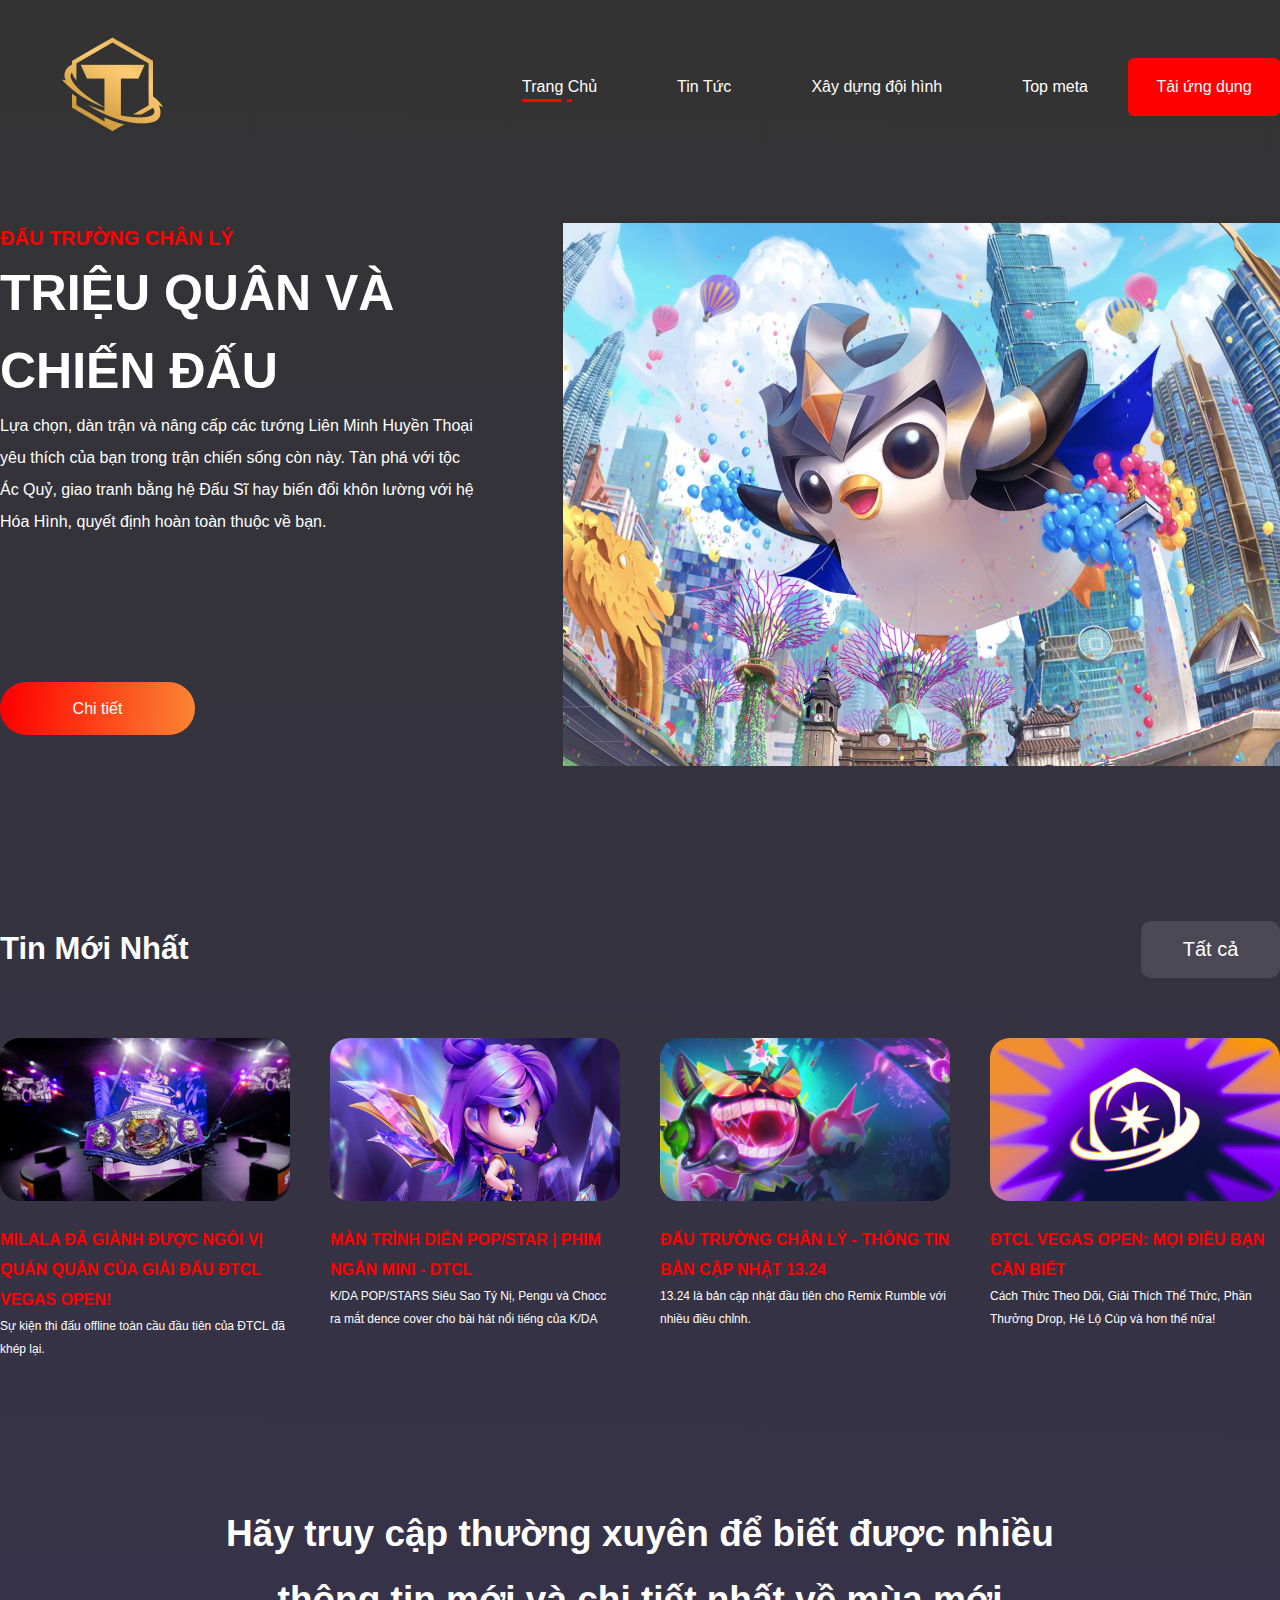
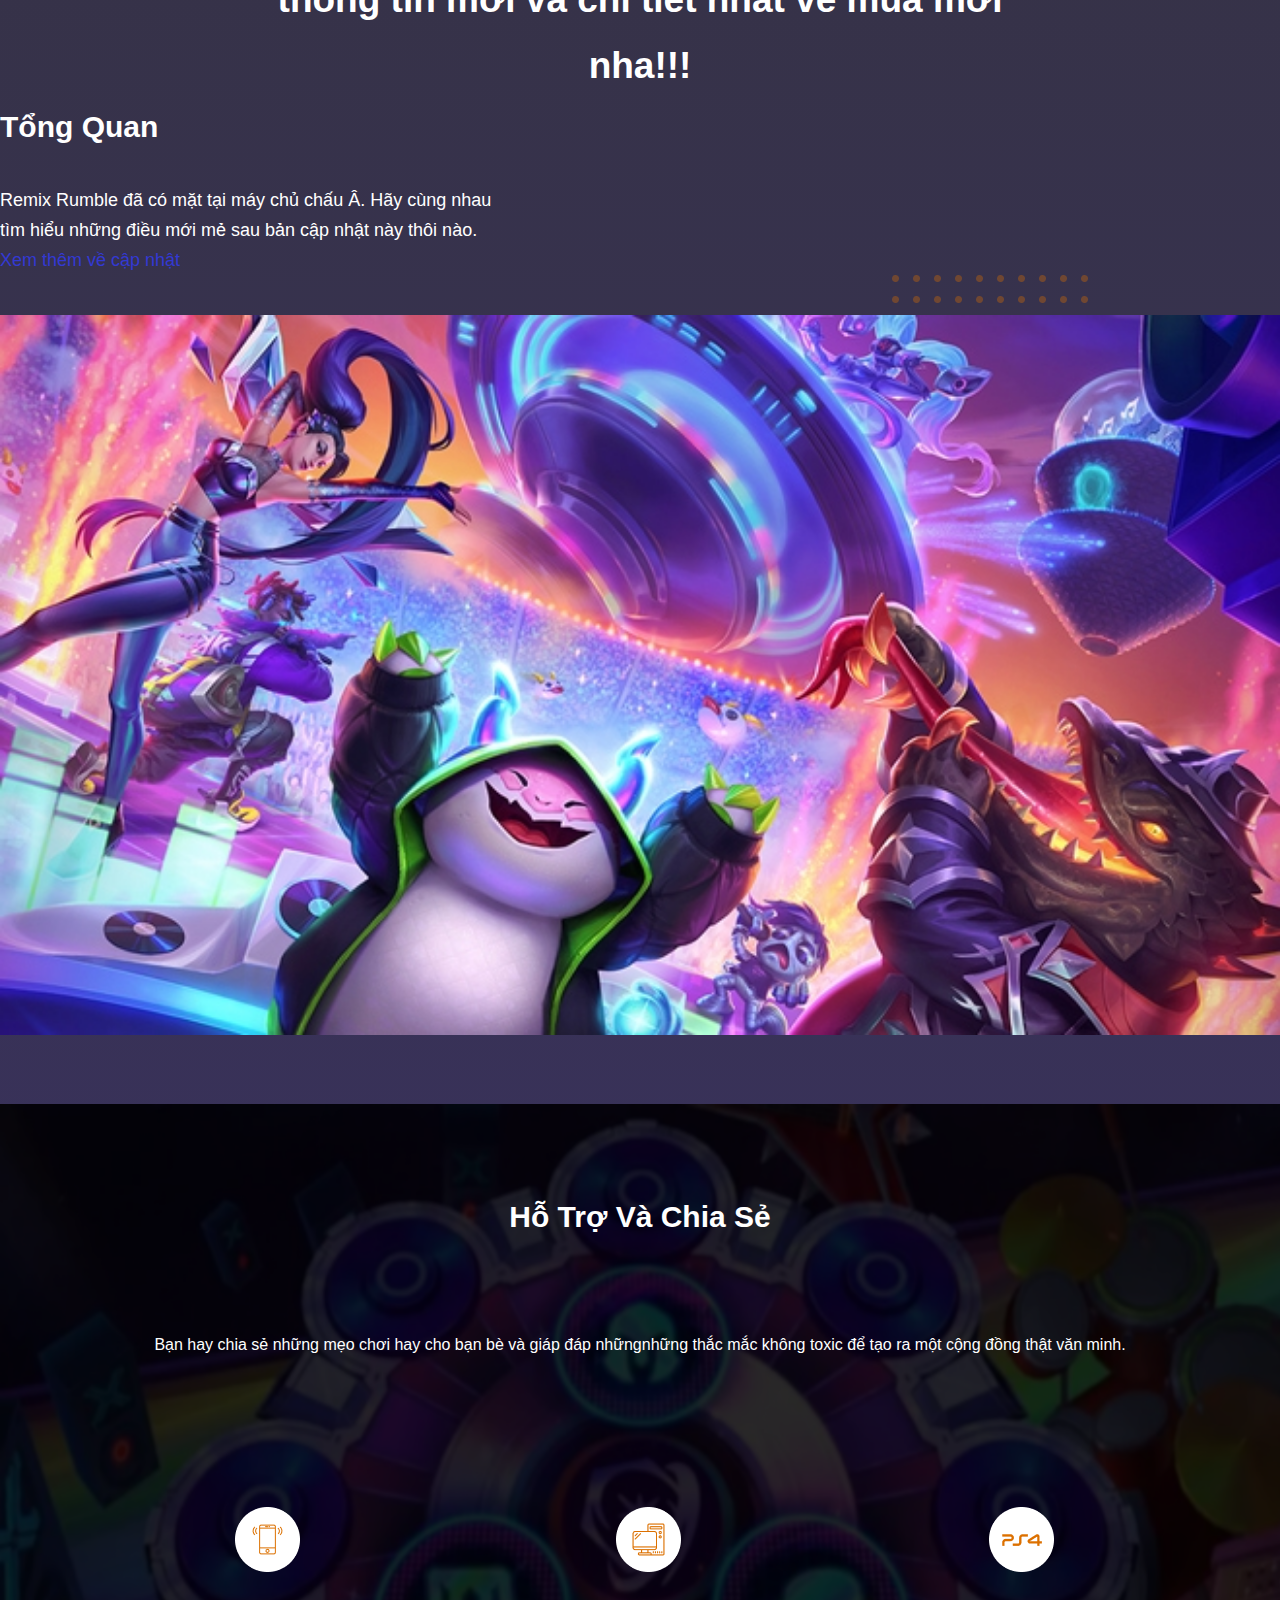
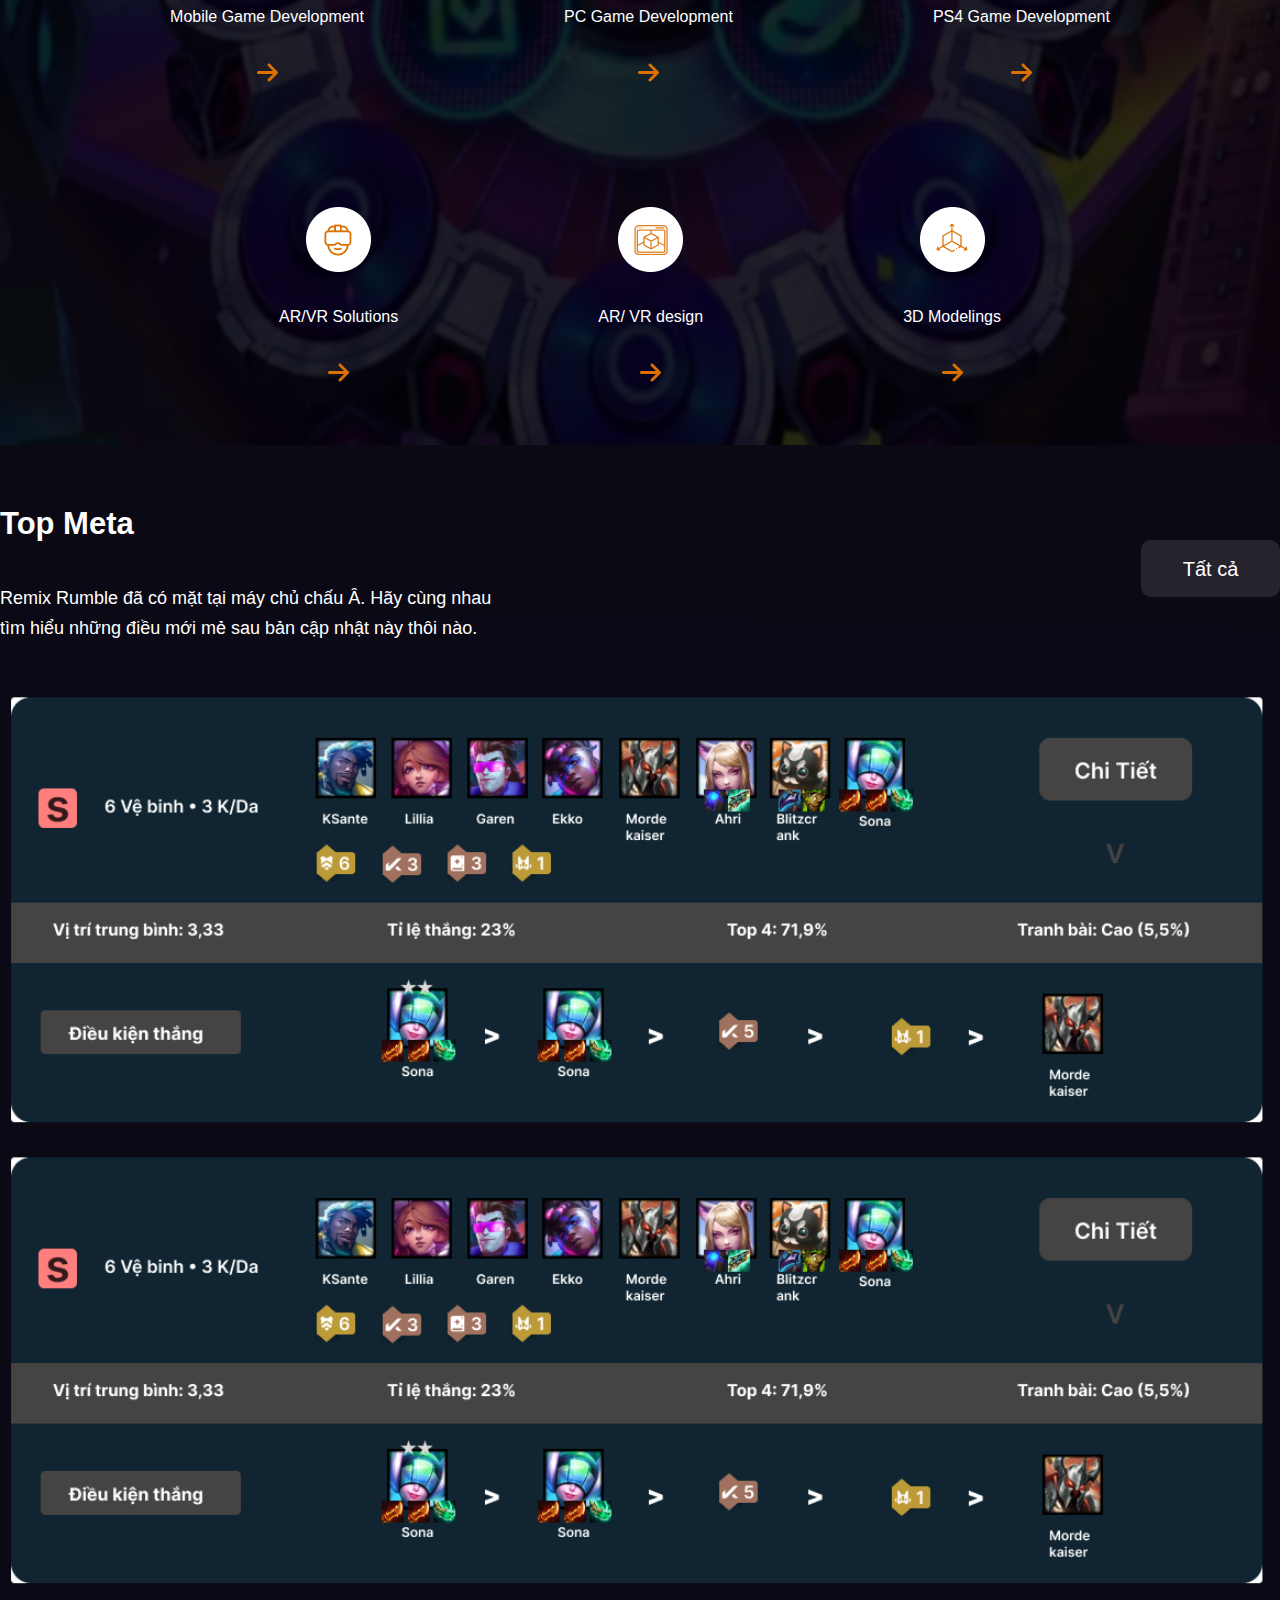
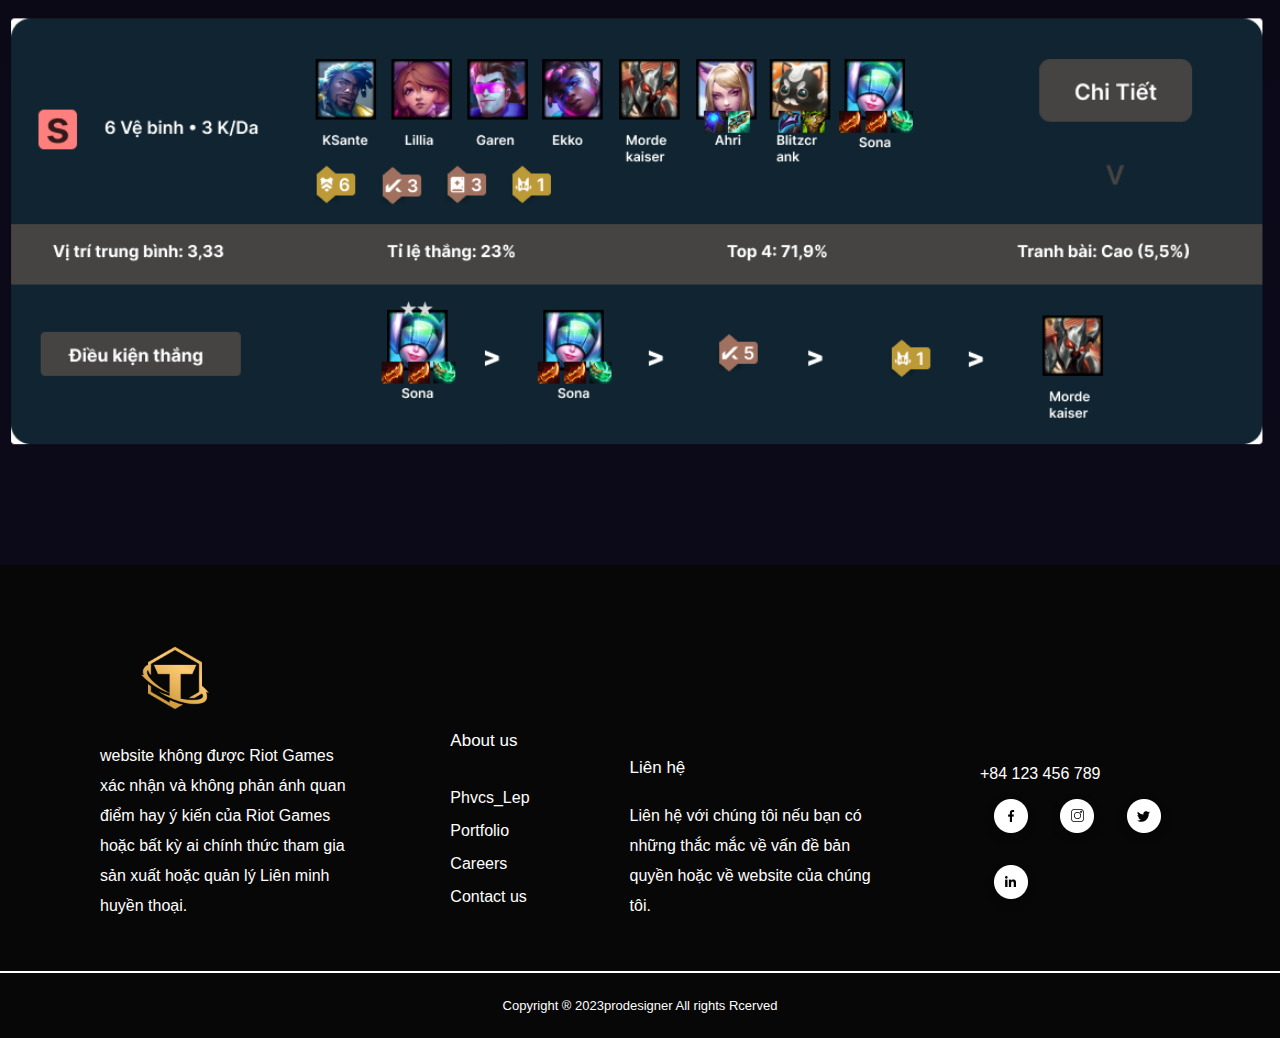
==== index.html @ 856a11a2 "int code and add index page" ====
<!DOCTYPE html>
<html lang="en">
  <head>
    <meta charset="UTF-8" />
    <meta name="viewport" content="width=device-width, initial-scale=1.0" />
    <title>Trang Chủ</title>
    <link rel="stylesheet" href="css/app.css" />
    <link rel="stylesheet" href="css/homePage.css" />
  </head>
  <body>
    <div class="home_page">
      <!-- header -->
      <header class="container">
        <div class="nav">
          <div class="logo">
            <a href="#"><img src="image/logo tft.png" alt="Logo" /></a>
          </div>
          <div class="nav_right">
            <nav>
              <ul>
                <li><a class="active" href="#">Trang Chủ</a></li>
                <li><a href="#">Tin Tức</a></li>
                <li><a href="#">Xây dựng đội hình</a></li>
                <li><a href="#">Top meta</a></li>
              </ul>
            </nav>
            <div class="btn-down">
              <button>Tải ứng dụng</button>
            </div>
          </div>
        </div>
        <div class="slider">
          <div class="slider_left">
            <div class="slider_left_top">
              <h3>ĐẤU TRƯỜNG CHÂN LÝ</h3>
              <h1>TRIỆU QUÂN VÀ CHIẾN ĐẤU</h1>
              <p>
                Lựa chọn, dàn trận và nâng cấp các tướng Liên Minh Huyền Thoại
                yêu thích của bạn trong trận chiến sống còn này. Tàn phá với tộc
                Ác Quỷ, giao tranh bằng hệ Đấu Sĩ hay biến đổi khôn lường với hệ
                Hóa Hình, quyết định hoàn toàn thuộc về bạn.
              </p>
            </div>
            <button>Chi tiết</button>
          </div>
          <div class="slider_right">
            <img src="image/tft slide.png" alt="" />
          </div>
        </div>
      </header>

      <main>
        <div class="lastest_new container">
          <div class="lastest_new_title">
            <h2>Tin Mới Nhất</h2>
            <button>Tất cả</button>
          </div>
          <div class="lastest_new_sliders">
            <div class="laster_new_slider">
              <img src="image/laster-new-1.jpg" alt="laster-new-1" />
              <div class="laster_new_slider-content">
                <h4>
                  MILALA ĐÃ GIÀNH ĐƯỢC NGÔI VỊ QUÁN QUÂN CỦA GIẢI ĐẤU ĐTCL VEGAS
                  OPEN!
                </h4>
                <p>
                  Sự kiện thi đấu offline toàn cầu đầu tiên của ĐTCL đã khép
                  lại.
                </p>
              </div>
            </div>
            <div class="laster_new_slider">
              <img src="image/laster-new-2.jpg" alt="laster-new-2" />
              <div class="laster_new_slider-content">
                <h4>MÀN TRÌNH DIỄN POP/STAR | PHIM NGẮN MINI - DTCL</h4>
                <p>
                  K/DA POP/STARS Siêu Sao Tý Nị, Pengu và Chocc ra mắt dence
                  cover cho bài hát nổi tiếng của K/DA
                </p>
              </div>
            </div>
            <div class="laster_new_slider">
              <img src="image/laster-new-3.jpg" alt="laster-new-3" />
              <div class="laster_new_slider-content">
                <h4>ĐẤU TRƯỜNG CHÂN LÝ - THÔNG TIN BẢN CẬP NHẬT 13.24</h4>
                <p>
                  13.24 là bản cập nhật đầu tiên cho Remix Rumble với nhiều điều
                  chỉnh.
                </p>
              </div>
            </div>
            <div class="laster_new_slider">
              <img src="image/laster-new-4.jpg" alt="laster-new-4" />
              <div class="laster_new_slider-content">
                <h4>ĐTCL VEGAS OPEN: MỌI ĐIỀU BẠN CẦN BIẾT</h4>
                <p>
                  Cách Thức Theo Dõi, Giải Thích Thể Thức, Phần Thưởng Drop, Hé
                  Lộ Cúp và hơn thế nữa!
                </p>
              </div>
            </div>
          </div>
        </div>

        <div class="overview container">
          <h2>
            Hãy truy cập thường xuyên để biết được nhiều thông tin mới và chi
            tiết nhất về mùa mới nha!!!
          </h2>
          <div class="overview_container">
            <div class="overview_content">
              <h4>Tổng Quan</h4>
              <p>
                Remix Rumble đã có mặt tại máy chủ chấu Â. Hãy cùng nhau tìm
                hiểu những điều mới mẻ sau bản cập nhật này thôi nào.
              </p>
              <a href="#"> Xem thêm về cập nhật</a>
            </div>
            <img class="after" src="image/dot.png" alt="" />
            <img class="overview-image" src="image/overview.jpg" alt="" />
          </div>
        </div>

        <div class="supportAndShare">
          <div class="supportAndShare_content container">
            <h2>Hỗ Trợ Và Chia Sẻ</h2>
            <p>
              Bạn hay chia sẻ những mẹo chơi hay cho bạn bè và giáp đáp
              nhữngnhững thắc mắc không toxic để tạo ra một cộng đồng thật văn
              minh.
            </p>
          </div>
          <div class="supportAndShare_device">
            <div class="supportAndShare_device-circle">
              <img src="image/mobile.png" alt="" />
              <p>Mobile Game Development</p>
              <img src="image/arrow.png" alt="" />
            </div>
            <div class="supportAndShare_device-circle">
              <img src="image/pc.png" alt="" />
              <p>PC Game Development</p>
              <img src="image/arrow.png" alt="" />
            </div>
            <div class="supportAndShare_device-circle">
              <img src="image/ps4.png" alt="" />
              <p>PS4 Game Development</p>
              <img src="image/arrow.png" alt="" />
            </div>
            <div class="supportAndShare_device-circle">
              <img src="image/arvr.png" alt="" />
              <p>AR/VR Solutions</p>
              <img src="image/arrow.png" alt="" />
            </div>
            <div class="supportAndShare_device-circle">
              <img src="image/arvrds.png" alt="" />
              <p>AR/ VR design</p>
              <img src="image/arrow.png" alt="" />
            </div>
            <div class="supportAndShare_device-circle">
              <img src="image/3d model.png" alt="" />
              <p>3D Modelings</p>
              <img src="image/arrow.png" alt="" />
            </div>
          </div>
        </div>

        <div class="meta">
          <div class="container meta-container">
            <div class="lastest_new_title">
              <div class="meta_content">
                <h2>Top Meta</h2>
                <p>
                  Remix Rumble đã có mặt tại máy chủ chấu Â. Hãy cùng nhau tìm
                  hiểu những điều mới mẻ sau bản cập nhật này thôi nào.
                </p>
              </div>
              <button>Tất cả</button>
            </div>
            <div class="meta_img">
              <img src="image/meta 1.png" alt="" />
              <img src="image/meta 2.png" alt="" />
              <img src="image/meta 3.png" alt="" />
            </div>
          </div>
        </div>
      </main>

      <footer>
        <div class="footer_container">
          <div class="footer_column">
            <img class="logo" src="image/logo tft.png" alt="" />
            <p>
              website không được Riot Games xác nhận và không phản ánh quan điểm
              hay ý kiến ​​của Riot Games hoặc bất kỳ ai chính thức tham gia sản
              xuất hoặc quản lý Liên minh huyền thoại.
            </p>
          </div>

          <div class="footer_column">
            <h4>About us</h4>
            <ul>
              <li><a>Phvcs_Lep</a></li>
              <li><a>Portfolio</a></li>
              <li><a>Careers</a></li>
              <li><a>Contact us</a></li>
            </ul>
          </div>

          <div class="footer_column">
            <h4>Liên hệ</h4>
            <p>
              Liên hệ với chúng tôi nếu bạn có những thắc mắc về vấn đề bản
              quyền hoặc về website của chúng tôi.
            </p>
          </div>

          <div class="footer_column">
            <p>+84 123 456 789</p>
            <div class="social">
              <img src="image/face.png" alt="" />
              <img src="image/insta.png" alt="" />
              <img src="image/twit.png" alt="" />
              <img src="image/lin.png" alt="" />
            </div>
          </div>
        </div>
        <div class="copy_right">
          <span>Copyright ® 2023prodesigner All rights Rcerved</span>
        </div>
      </footer>
    </div>
  </body>
</html>
---- css/app.css ----
* {
  margin: 0;
  padding: 0;
  box-sizing: border-box;
  font-family: "Poppins", sans-serif;
}
body {
  width: 100%;
  height: 100%;
  /* For browsers that do not support gradients */
  background: -webkit-linear-gradient(
    180.96deg,
    rgba(0, 0, 0, 0.8) 0.82%,
    #422f9c 129.1%
  );
  /* For Safari 5.1 to 6.0 */
  background: -o-linear-gradient(
    180.96deg,
    rgba(0, 0, 0, 0.8) 0.82%,
    #422f9c 129.1%
  );
  /* For Opera 11.1 to 12.0 */
  background: -moz-linear-gradient(
    180.96deg,
    rgba(0, 0, 0, 0.8) 0.82%,
    #422f9c 129.1%
  );
  /* For Firefox 3.6 to 15 */
  background: linear-gradient(
    180.96deg,
    rgba(0, 0, 0, 0.8) 0.82%,
    #422f9c 129.1%
  );
  /* Standard syntax (must be last) */
  margin: auto;
  color: rgba(255, 255, 255, 1);
}

.container {
  max-width: 1293px;
  width: 100%;
  height: 100%;
  margin: 0 auto;
}
.nav {
  padding: 20px 0;
  display: flex;
  justify-content: space-between;
  align-items: center;
  /* background-color: #333; */
}

.logo img {
  max-width: 100%;
  height: auto;
}

.nav_right {
  display: flex;
  justify-content: space-around;
  align-items: center;
}

nav {
  flex-basis: 600px;
}

nav ul {
  display: flex;
  justify-content: space-between;
  list-style: none;
}

nav a {
  color: #fff;
  text-decoration: none;
  font-size: 16px;
  font-weight: 400;
  line-height: 24px;
  margin: 0 40px;
  text-wrap: nowrap;
  position: relative;
}
nav a.active::after {
  content: "";
  position: absolute;
  width: 40px;
  height: 3px;
  background-color: red;
  bottom: -7px;
  left: 0;
  border-radius: 1px;
}
nav a.active::before {
  content: "";
  position: absolute;
  width: 5px;
  height: 3px;
  background-color: red;
  bottom: -7px;
  left: 45px;
  border-radius: 1px;
}

.btn-down button {
  width: 152px;
  height: 58px;
  border: none;
  outline: none;
  border-radius: 6px;
  background-color: rgba(255, 0, 0, 1);
  color: #fff;
  cursor: pointer;
  font-size: 16px;
  font-weight: 400;
  line-height: 24px;
}

ul li {
  list-style: none;
}
button {
  outline: none;
  border: none;
}
main {
  display: flex;
  flex-direction: column;
  align-items: center;
  justify-content: center;
}

footer {
  background: rgba(7, 7, 7, 1);
}
footer p {
  font-size: 16px;
  font-weight: 400;
  line-height: 30px;
  letter-spacing: 0em;
  text-align: left;
  max-width: 327px;
}
footer h4 {
  font-size: 17px;
  font-weight: 500;
  line-height: 26px;
  letter-spacing: 0em;
  text-align: left;
  margin: 20px 0;
}
.footer_container {
  display: flex;
  justify-content: space-around;
  align-items: flex-end;
  gap: 100px;
  padding: 50px 100px;
}
footer ul li {
  margin: 15px 0;
}
footer .logo {
  width: 150px;
  margin: 20px 0;
}
footer ul li a {
  text-decoration: none;
}
footer .footer_column {
  display: flex;
  flex-direction: column;
  align-items: flex-start;
  justify-content: flex-start;
}
footer .copy_right {
  padding: 20px 0;
  text-align: center;
  border-top: 2px solid #fff;
}
footer .copy_right span {
  font-size: 13px;
  font-weight: 400;
  line-height: 25px;
  letter-spacing: 0em;
  text-align: left;
}
---- css/homePage.css ----
.nav {
  padding: 20px 0;
  display: flex;
  justify-content: space-between;
  align-items: center;
  /* background-color: #333; */
}

.logo img {
  max-width: 100%;
  height: auto;
}

.nav_right {
  display: flex;
  justify-content: space-around;
  align-items: center;
}

nav {
  flex-basis: 600px;
}

nav ul {
  display: flex;
  justify-content: space-between;
  list-style: none;
}

nav a {
  color: #fff;
  text-decoration: none;
  font-size: 16px;
  font-weight: 400;
  line-height: 24px;
  margin: 0 40px;
  text-wrap: nowrap;
  position: relative;
}
nav a.active::after {
  content: "";
  position: absolute;
  width: 40px;
  height: 3px;
  background-color: red;
  bottom: -7px;
  left: 0;
  border-radius: 1px;
}
nav a.active::before {
  content: "";
  position: absolute;
  width: 5px;
  height: 3px;
  background-color: red;
  bottom: -7px;
  left: 45px;
  border-radius: 1px;
}

.btn-down button {
  width: 152px;
  height: 58px;
  border: none;
  outline: none;
  border-radius: 6px;
  background-color: rgba(255, 0, 0, 1);
  color: #fff;
  cursor: pointer;
  font-size: 16px;
  font-weight: 400;
  line-height: 24px;
}

.slider {
  display: flex;
  justify-content: space-between;
  align-items: flex-start;
  padding: 50px 0;
}
.slider_left {
  width: 479.63px;
  height: 512px;
  display: flex;
  flex-direction: column;
  align-items: flex-start;
  justify-content: space-between;
}
.slider .slider_left_top h3 {
  font-size: 20px;
  font-weight: 700;
  line-height: 31px;
  letter-spacing: 0em;
  text-align: left;
  color: rgba(255, 0, 0, 1);
}
.slider .slider_left_top h1 {
  font-size: 50px;
  line-height: 78px;
  letter-spacing: 0em;
  text-align: left;
  color: rgba(255, 255, 255, 1);
}
.slider .slider_left_top p {
  font-size: 16px;
  font-weight: 500;
  line-height: 32px;
  letter-spacing: 0em;
  color: rgba(255, 255, 255, 1);
}
.slider .slider_left button {
  width: 195px;
  height: 53px;
  border-radius: 40px;
  background: linear-gradient(92.48deg, #ff0000 2.08%, #fb9e3c 117.25%);
  font-size: 16px;
  font-weight: 500;
  line-height: 24px;
  letter-spacing: 0em;
  text-align: center;
  color: rgba(255, 255, 255, 1);
}
.slider .slider_right img {
  width: 717px;
  height: 543px;
}
main {
  padding-top: 100px;
}

.lastest_new_title {
  display: flex;
  justify-content: space-between;
  align-items: center;
}
.lastest_new_title h2 {
  font-size: 31px;
  font-weight: 700;
  line-height: 58px;
  letter-spacing: 0em;
  text-align: left;
  color: rgba(255, 255, 255, 1);
  font-family: "Rubik", sans-serif;
}
.lastest_new_title button {
  width: 139px;
  height: 57px;
  border-radius: 10px;
  font-size: 20px;
  font-weight: 500;
  line-height: 38px;
  letter-spacing: 0em;
  text-align: center;
  color: rgba(255, 255, 255, 1);
  cursor: pointer;
  background: rgba(255, 255, 255, 0.11);
  font-family: "Rubik", sans-serif;
}
.lastest_new .lastest_new_sliders {
  margin-top: 60px;
  display: flex;
  align-items: baseline;
  justify-content: space-between;
  gap: 40px;
}
.lastest_new_sliders .laster_new_slider {
  width: 100%;
  height: 100%;
  position: relative;
  cursor: pointer;
}
.lastest_new_sliders .laster_new_slider .laster_new_slider-content {
  margin-top: 20px;
}
.lastest_new_sliders .laster_new_slider img {
  width: 100%;
  height: 100%;
  object-fit: cover;
  border-radius: 20px;
}
.lastest_new_sliders .laster_new_slider h4 {
  font-size: 16px;
  font-weight: 700;
  line-height: 30px;
  letter-spacing: 0em;
  text-align: left;
  font-family: "Rubik", sans-serif;
  color: rgba(255, 0, 0, 1);
}

.lastest_new_sliders .laster_new_slider p {
  font-family: "Rubik", sans-serif;
  font-size: 12px;
  font-weight: 500;
  line-height: 23px;
  letter-spacing: 0em;
  text-align: left;
  color: rgba(255, 255, 255, 1);
}

.overview {
  margin-top: 140px;
  position: relative;
}
.overview h2 {
  width: 828px;
  margin: 0 auto;
  font-size: 37px;
  font-weight: 600;
  line-height: 66px;
  letter-spacing: 0em;
  text-align: center;
  color: rgba(255, 255, 255, 1);
}

.overview_content h4 {
  font-size: 30px;
  font-weight: 600;
  line-height: 56px;
  letter-spacing: 0em;
  text-align: left;
}

.overview_content p,
.meta_content p,
.overview_content a {
  font-size: 18px;
  width: 508.6px;
  font-weight: 400;
  line-height: 30px;
  letter-spacing: 0em;
  text-align: left;
  margin-top: 30px;
}
.overview_content a {
  color: #3339d2;
  text-decoration: none;
}
.overview_container img.after {
  position: absolute;
  right: 15%;
  z-index: -1;
}

.overview_container img.overview-image {
  width: 100%;
  height: 100%;
  margin-top: 40px;
}
.supportAndShare {
  margin-top: 65px;
  background-image: url("../image/support.png");
  background-size: 100% 100%;
  background-position: center center;
  max-width: 1920px;
  max-height: 1080px;
  width: 100%;
  width: 100%;
  display: block;
}
.supportAndShare_content h2 {
  font-size: 30px;
  font-weight: 700;
  line-height: 56px;
  letter-spacing: 0em;
  text-align: center;
  padding: 85px 0;
}
.supportAndShare_content p {
  font-size: 16px;
  font-weight: 400;
  line-height: 30px;
  letter-spacing: 0em;
  text-align: center;
  padding-bottom: 85px;
}

.supportAndShare_device {
  max-width: 1293px;
  width: 100%;
  height: 100%;
  margin: 0 auto;
  display: flex;
  justify-content: center;
  align-items: center;
  flex-wrap: wrap;
}
.supportAndShare_device-circle {
  display: flex;
  flex-direction: column;
  align-items: center;
  justify-content: center;
  margin: 62px 100px;
}
.supportAndShare_device-circle p {
  font-size: 16px;
  font-weight: 500;
  line-height: 30px;
  letter-spacing: 0em;
  text-align: center;
  margin: 30px 0;
}

.meta {
  width: 100%;
  height: 100%;
  background: rgba(0, 0, 0, 0.8);
  padding-bottom: 100px;
}
.meta-container {
  margin-top: 50px;
}
.meta_img {
  margin-top: 40px;
  display: flex;
  flex-direction: column;
  justify-content: center;
  align-items: center;
  width: 100%;
  height: 100%;
}
.meta_img img {
  width: 100%;
  height: 100%;
}
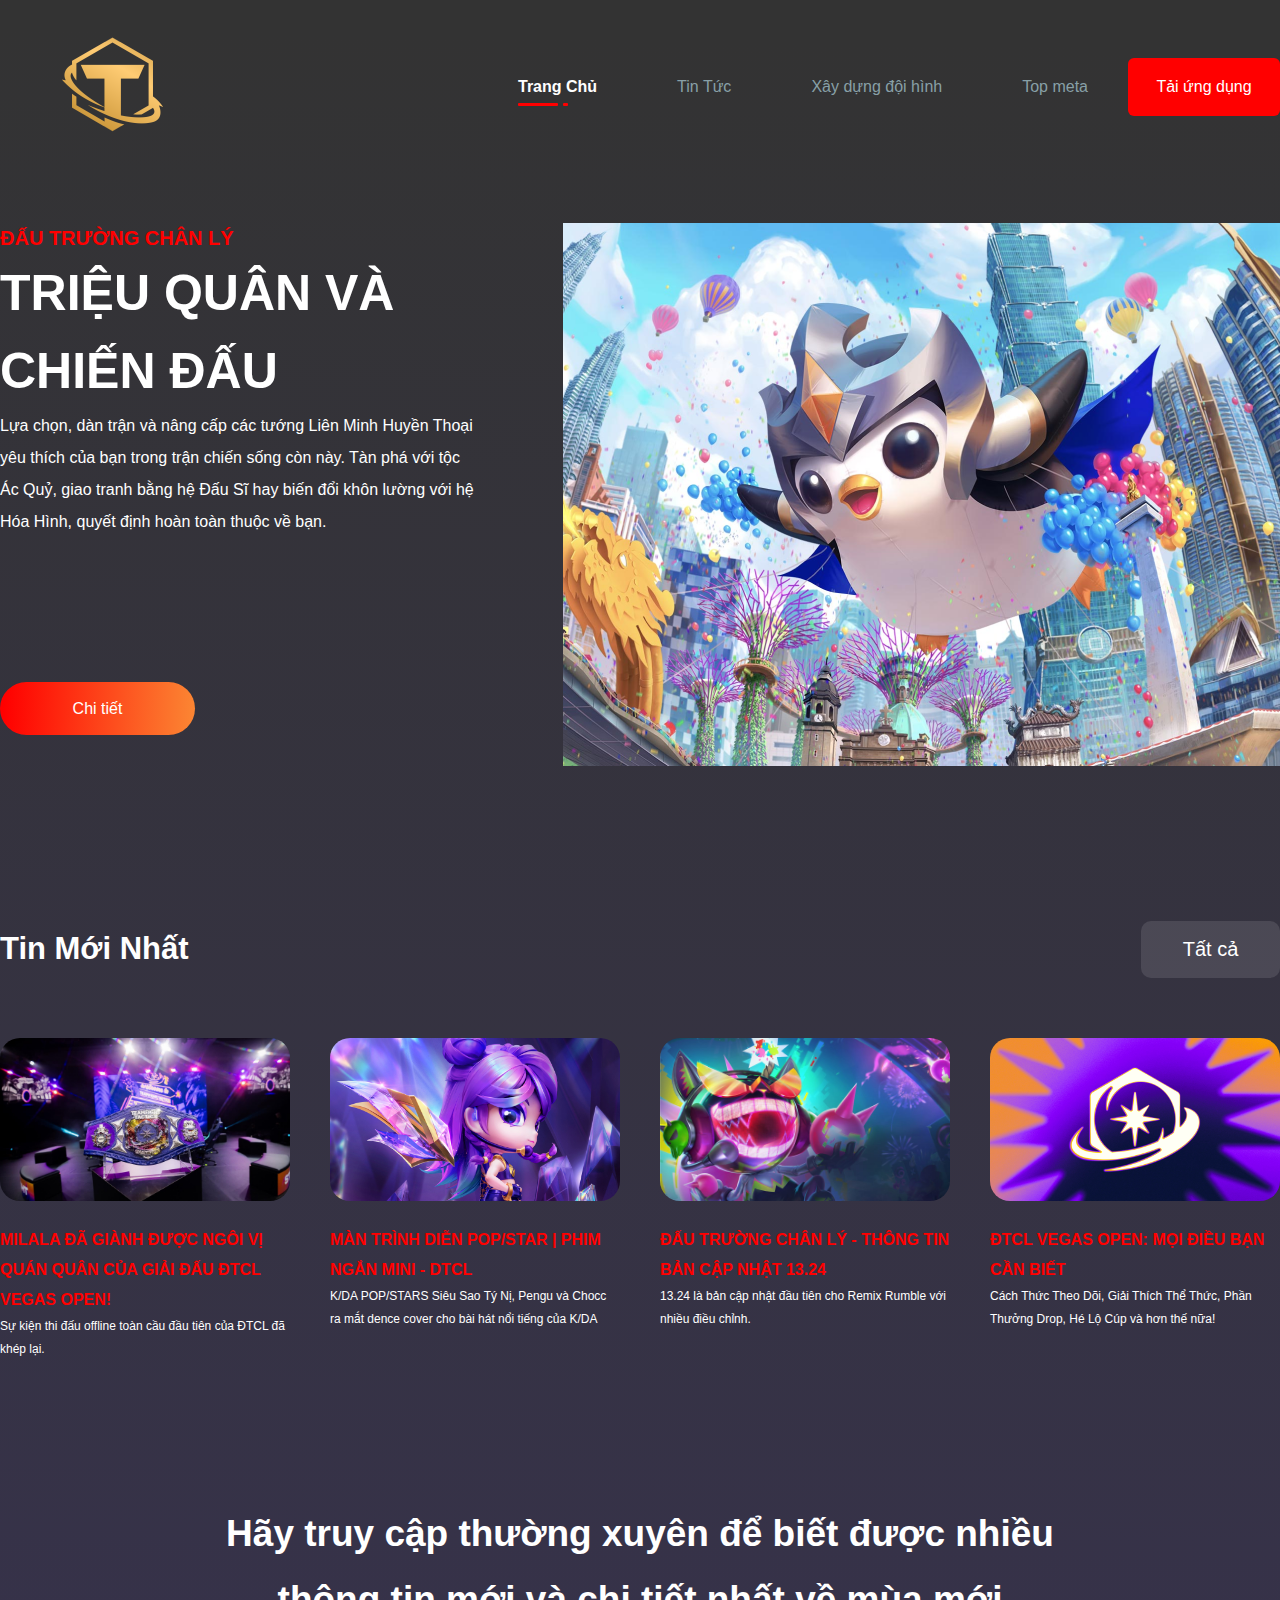
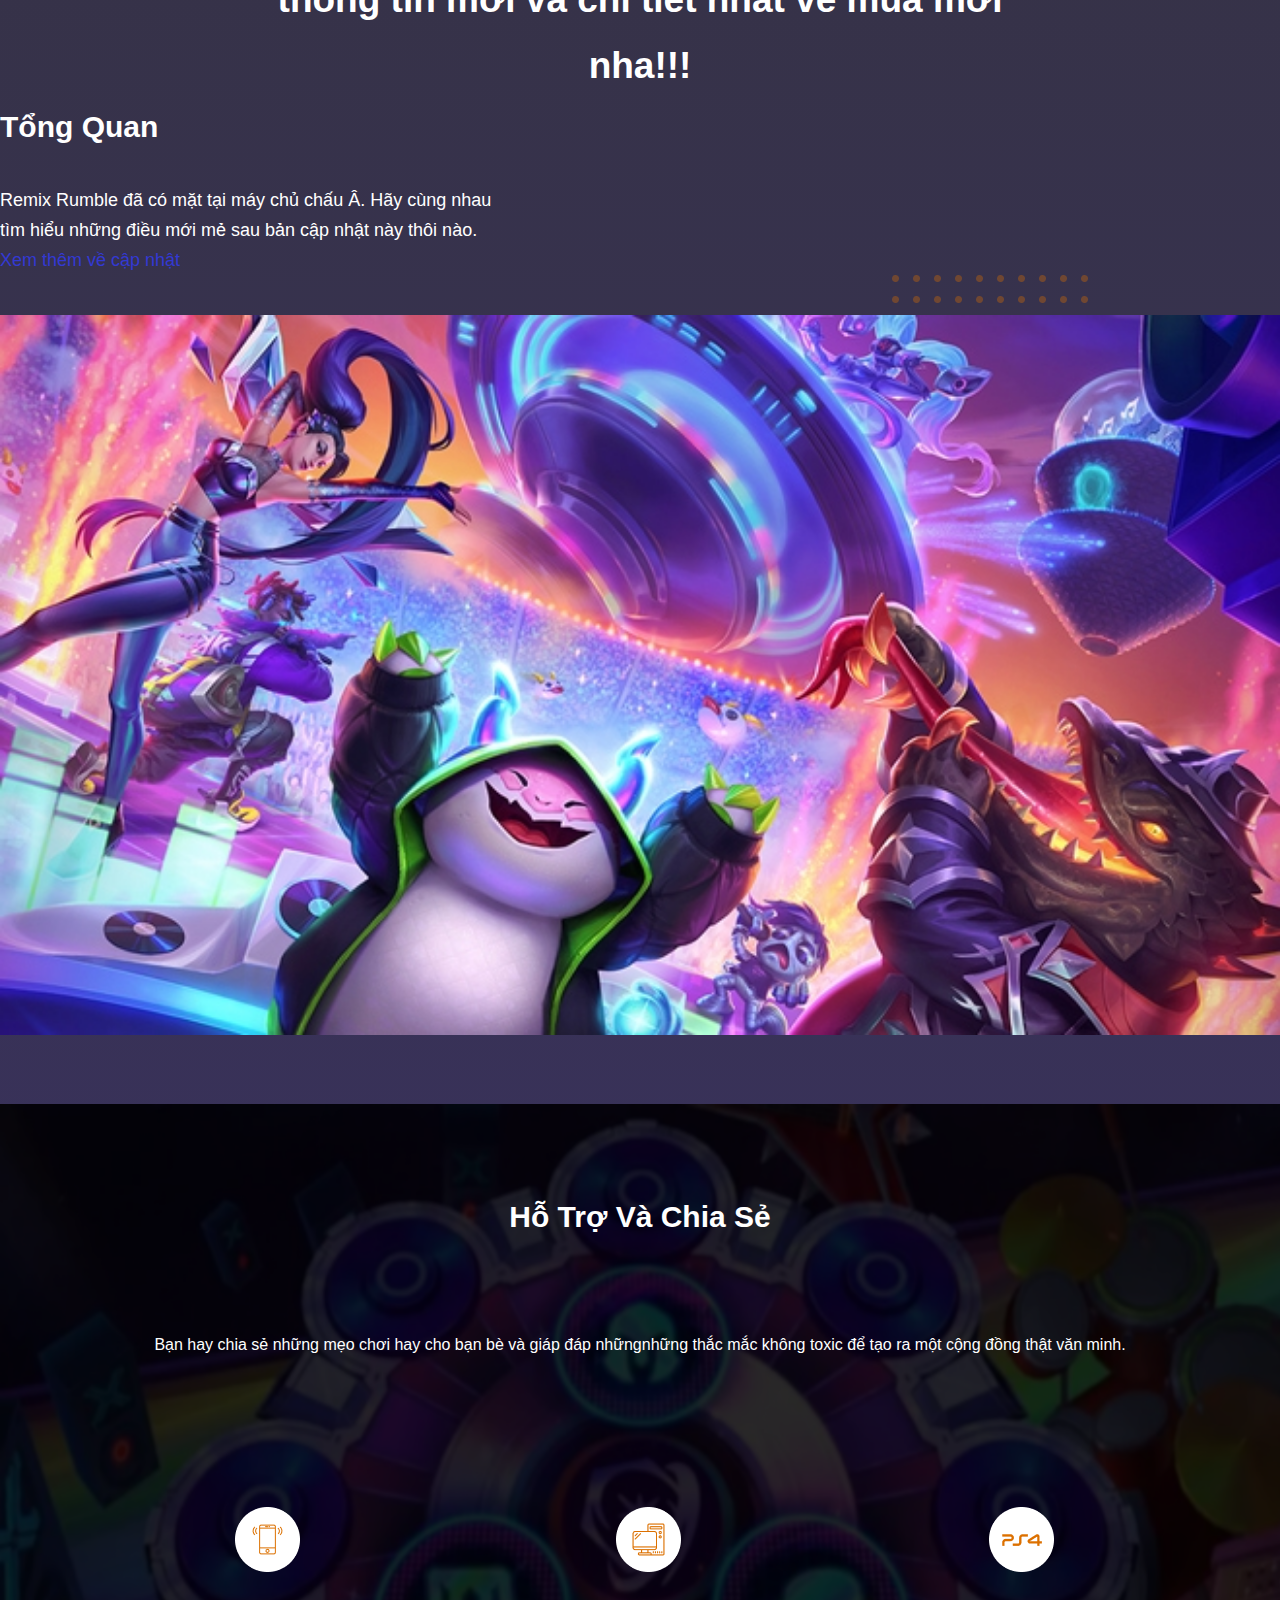
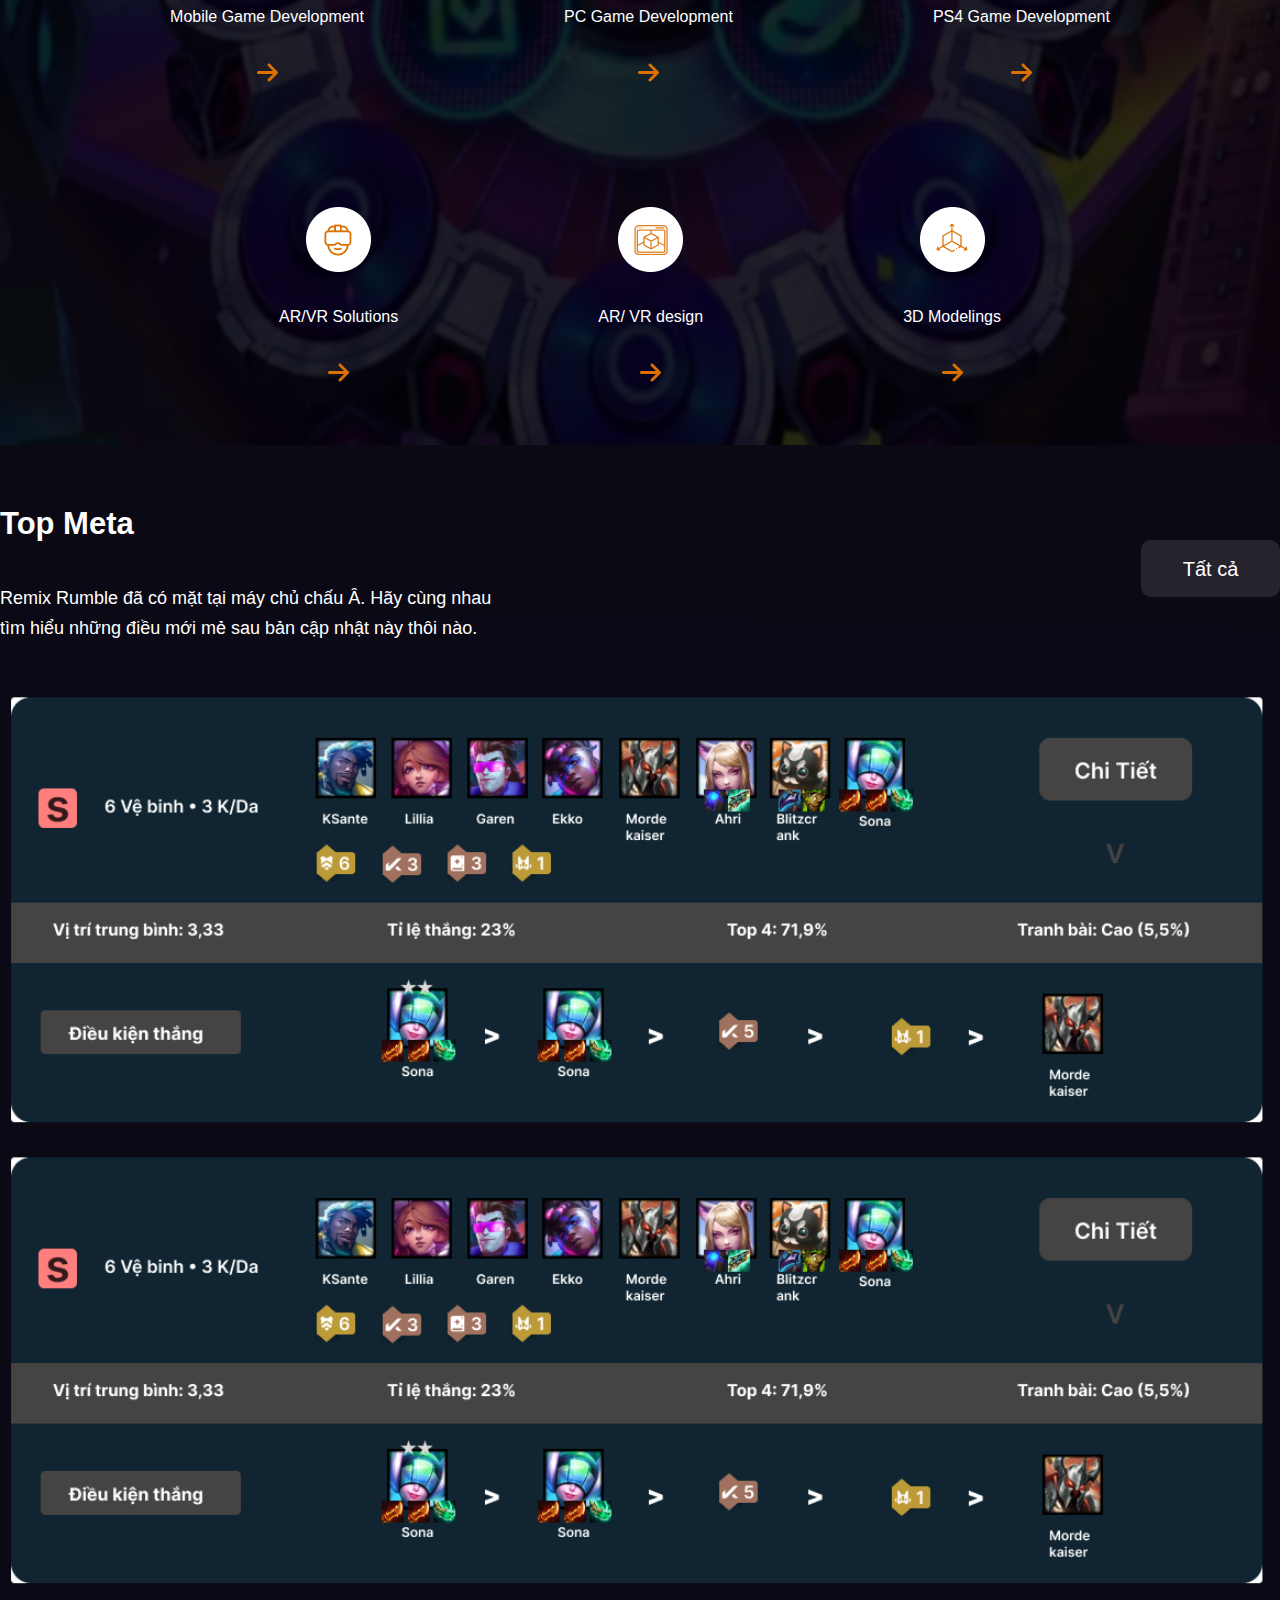
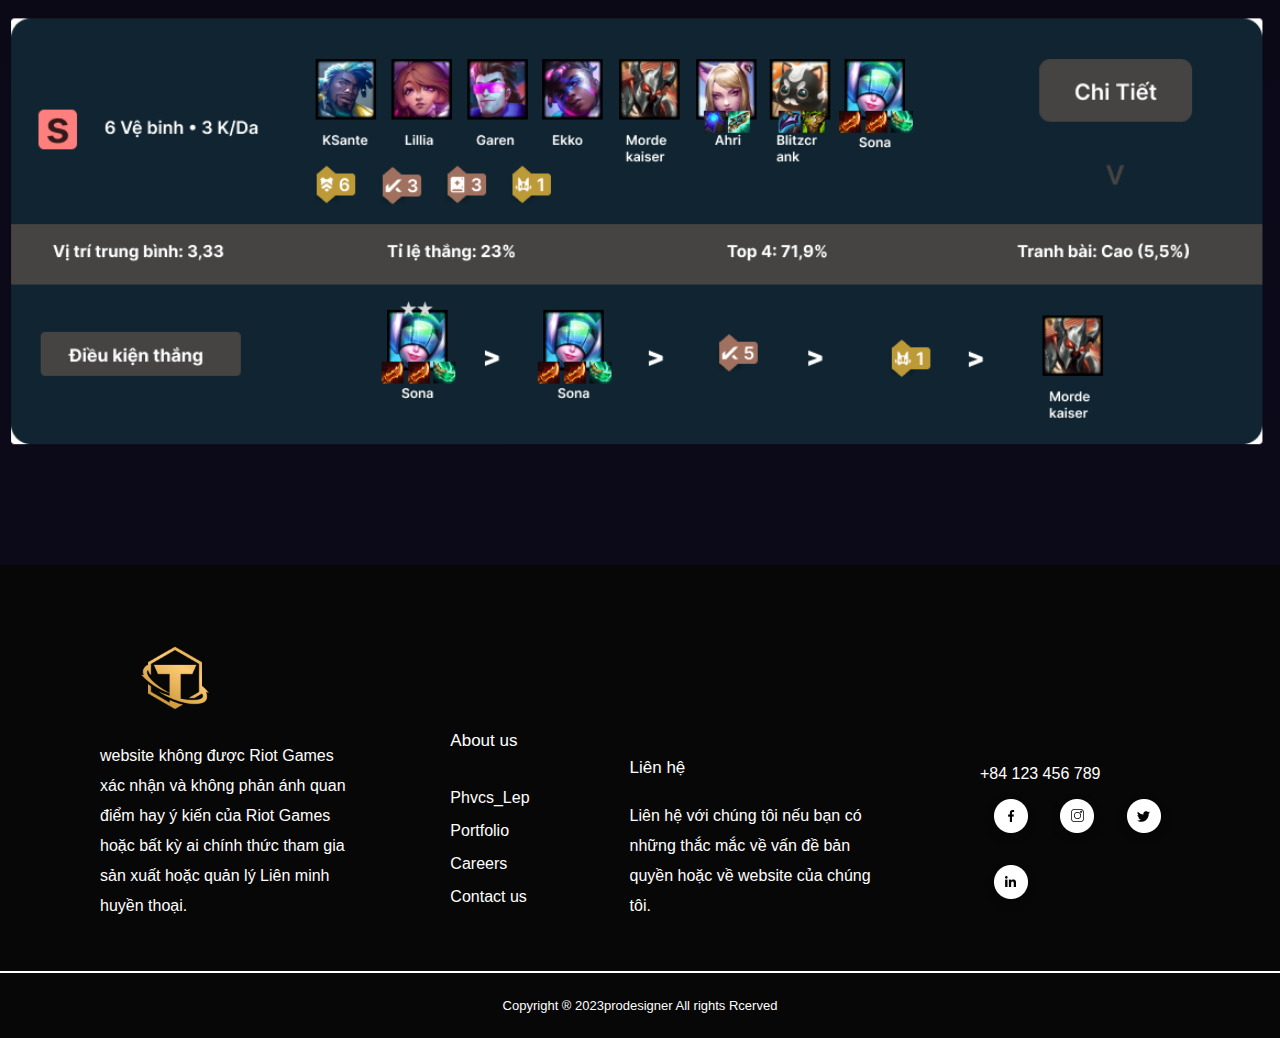
==== commit 7f2e10d1: "add page news" ====
--- a/index.html
+++ b/index.html
@@ -4,6 +4,7 @@
     <meta charset="UTF-8" />
     <meta name="viewport" content="width=device-width, initial-scale=1.0" />
     <title>Trang Chủ</title>
+    <link rel="icon" href="image/logo 2.png" />
     <link rel="stylesheet" href="css/app.css" />
     <link rel="stylesheet" href="css/homePage.css" />
   </head>
@@ -19,7 +20,7 @@
             <nav>
               <ul>
                 <li><a class="active" href="#">Trang Chủ</a></li>
-                <li><a href="#">Tin Tức</a></li>
+                <li><a href="news.html">Tin Tức</a></li>
                 <li><a href="#">Xây dựng đội hình</a></li>
                 <li><a href="#">Top meta</a></li>
               </ul>
--- a/css/app.css
+++ b/css/app.css
@@ -72,7 +72,8 @@
 }
 
 nav a {
-  color: #fff;
+  display: block;
+  color: #88a0a7;
   text-decoration: none;
   font-size: 16px;
   font-weight: 400;
@@ -80,6 +81,15 @@
   margin: 0 40px;
   text-wrap: nowrap;
   position: relative;
+  transition: color 0.3s ease-in-out;
+}
+nav a:hover {
+  color: #fff;
+  font-weight: 700;
+}
+nav a.active {
+  color: #fff;
+  font-weight: 700;
 }
 nav a.active::after {
   content: "";
@@ -114,6 +124,11 @@
   font-size: 16px;
   font-weight: 400;
   line-height: 24px;
+  transition: box-shadow 0.3s ease-in-out;
+}
+
+.btn-down button:hover {
+  box-shadow: 0px 10px 20px rgba(182, 71, 51, 0.8);
 }
 
 ul li {
@@ -155,6 +170,8 @@
   align-items: flex-end;
   gap: 100px;
   padding: 50px 100px;
+  max-width: 1540px;
+  margin: 0 auto;
 }
 footer ul li {
   margin: 15px 0;
@@ -184,3 +201,8 @@
   letter-spacing: 0em;
   text-align: left;
 }
+footer .social img {
+  cursor: pointer;
+  transition: box-shadow 0.3s ease-in-out;
+  border-radius: 50%;
+}
--- a/css/homePage.css
+++ b/css/homePage.css
@@ -1,77 +1,3 @@
-.nav {
-  padding: 20px 0;
-  display: flex;
-  justify-content: space-between;
-  align-items: center;
-  /* background-color: #333; */
-}
-
-.logo img {
-  max-width: 100%;
-  height: auto;
-}
-
-.nav_right {
-  display: flex;
-  justify-content: space-around;
-  align-items: center;
-}
-
-nav {
-  flex-basis: 600px;
-}
-
-nav ul {
-  display: flex;
-  justify-content: space-between;
-  list-style: none;
-}
-
-nav a {
-  color: #fff;
-  text-decoration: none;
-  font-size: 16px;
-  font-weight: 400;
-  line-height: 24px;
-  margin: 0 40px;
-  text-wrap: nowrap;
-  position: relative;
-}
-nav a.active::after {
-  content: "";
-  position: absolute;
-  width: 40px;
-  height: 3px;
-  background-color: red;
-  bottom: -7px;
-  left: 0;
-  border-radius: 1px;
-}
-nav a.active::before {
-  content: "";
-  position: absolute;
-  width: 5px;
-  height: 3px;
-  background-color: red;
-  bottom: -7px;
-  left: 45px;
-  border-radius: 1px;
-}
-
-.btn-down button {
-  width: 152px;
-  height: 58px;
-  border: none;
-  outline: none;
-  border-radius: 6px;
-  background-color: rgba(255, 0, 0, 1);
-  color: #fff;
-  cursor: pointer;
-  font-size: 16px;
-  font-weight: 400;
-  line-height: 24px;
-}
-
 .slider {
   display: flex;
   justify-content: space-between;
@@ -119,6 +45,12 @@
   letter-spacing: 0em;
   text-align: center;
   color: rgba(255, 255, 255, 1);
+  transition: box-shadow 0.3s ease-in-out;
+  cursor: pointer;
+}
+
+.slider .slider_left button:hover {
+  box-shadow: 10px 5px 20px rgba(175, 150, 7, 0.8);
 }
 .slider .slider_right img {
   width: 717px;
@@ -155,6 +87,11 @@
   cursor: pointer;
   background: rgba(255, 255, 255, 0.11);
   font-family: "Rubik", sans-serif;
+  transition: box-shadow 0.3s ease-in-out;
+}
+
+.lastest_new_title button:hover {
+  box-shadow: 0px 0px 20px rgba(219, 184, 177, 0.8);
 }
 .lastest_new .lastest_new_sliders {
   margin-top: 60px;
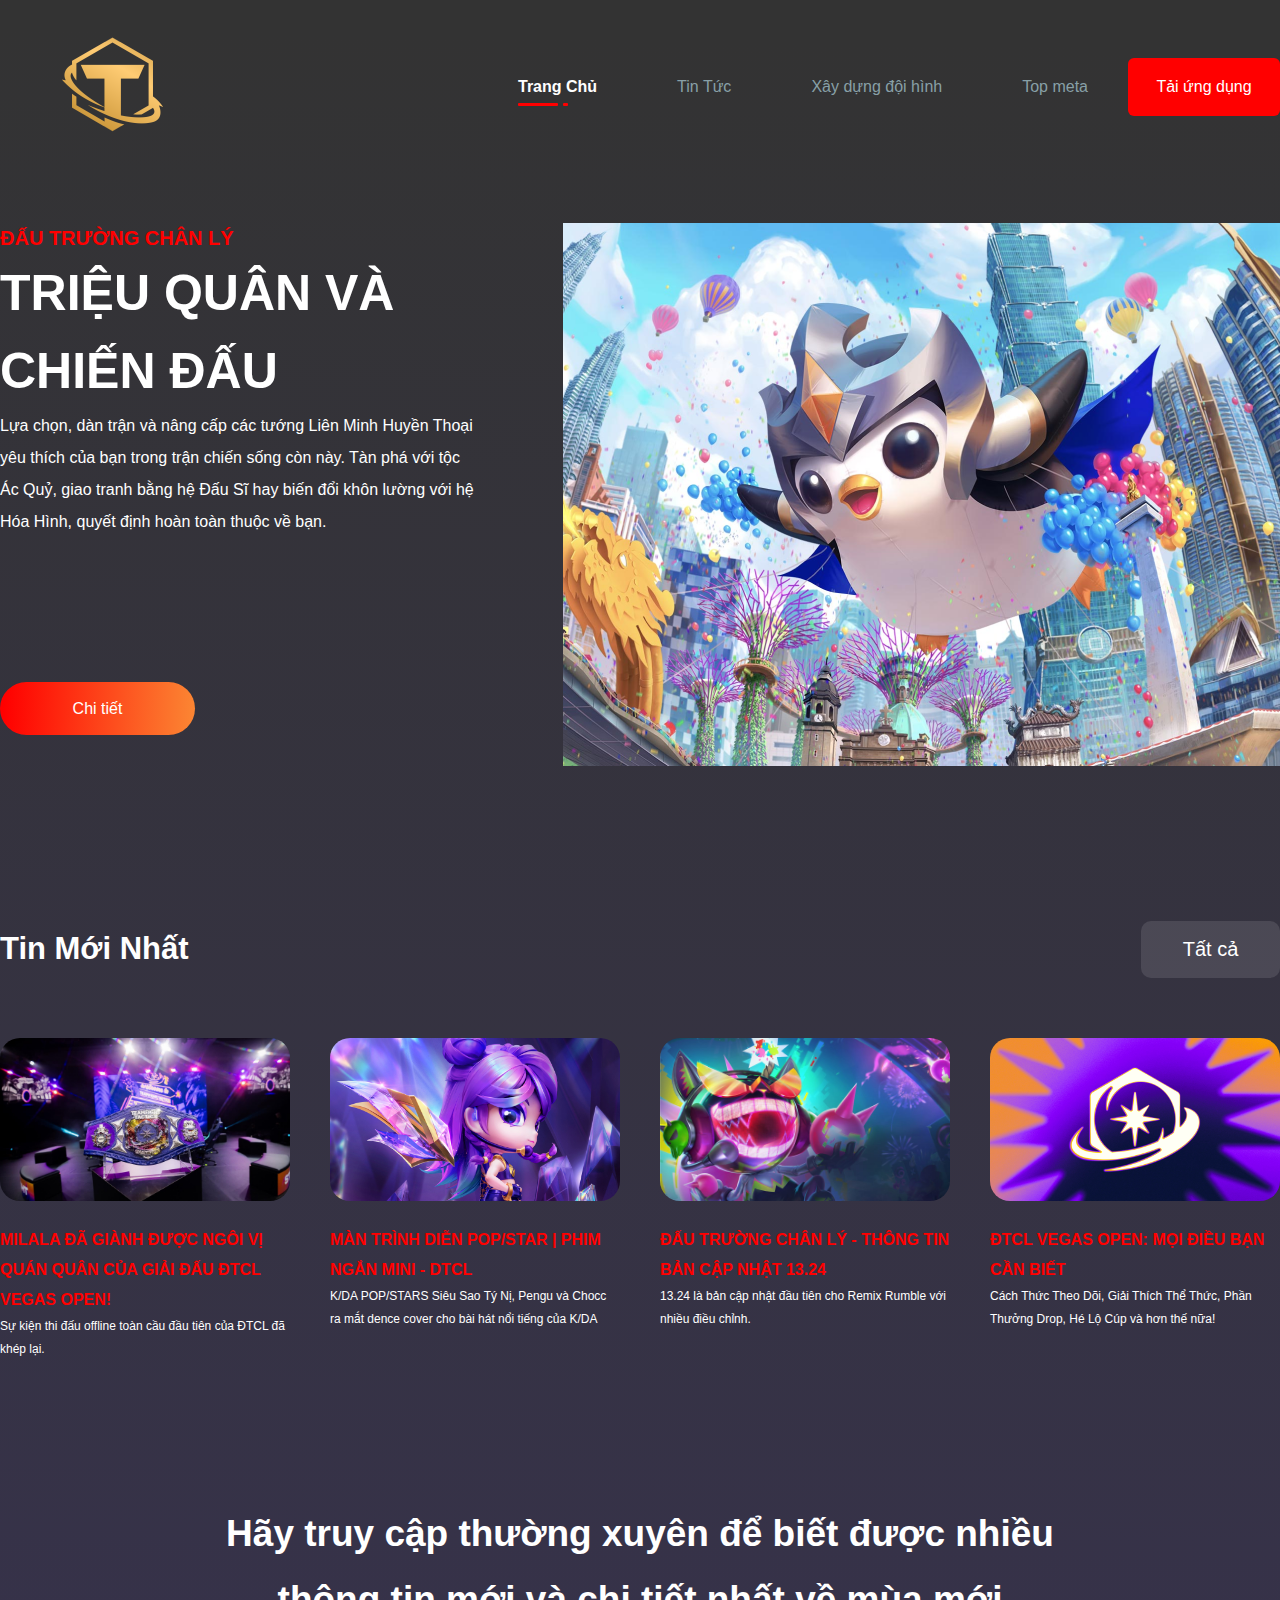
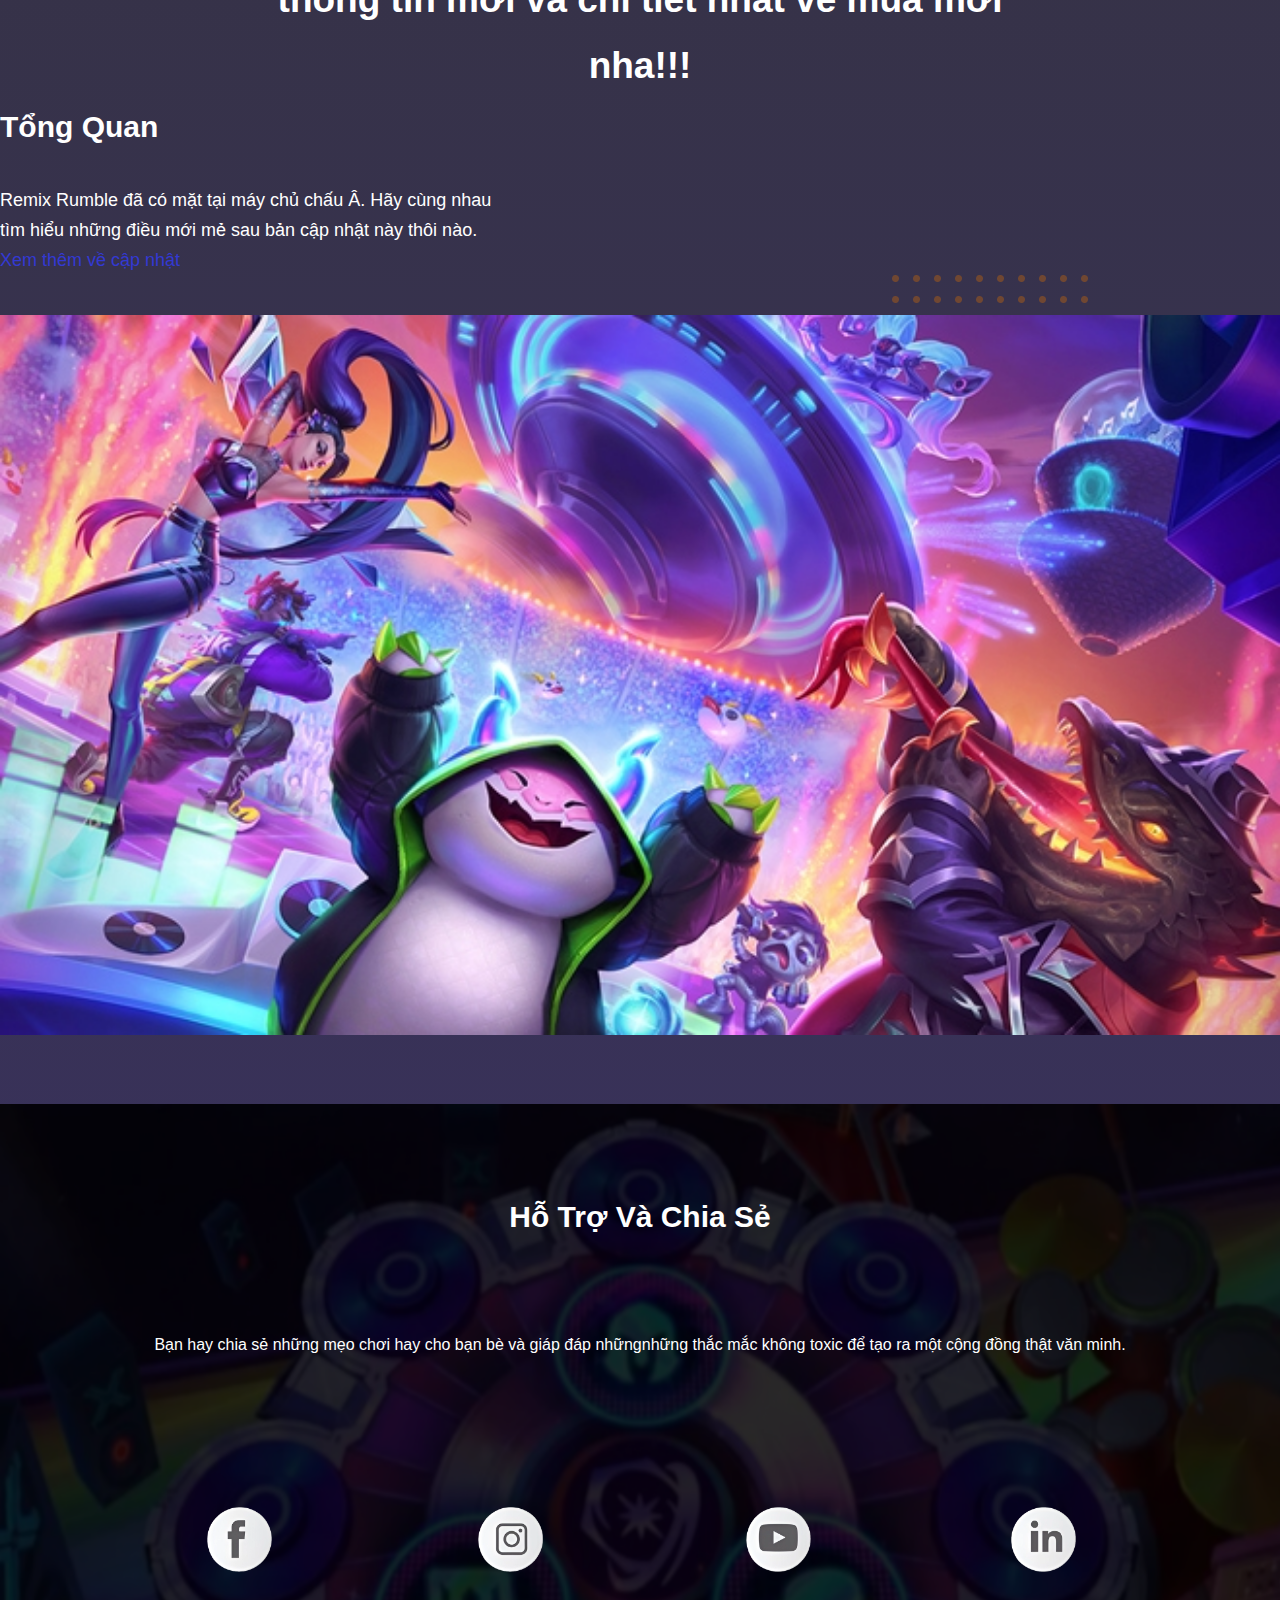
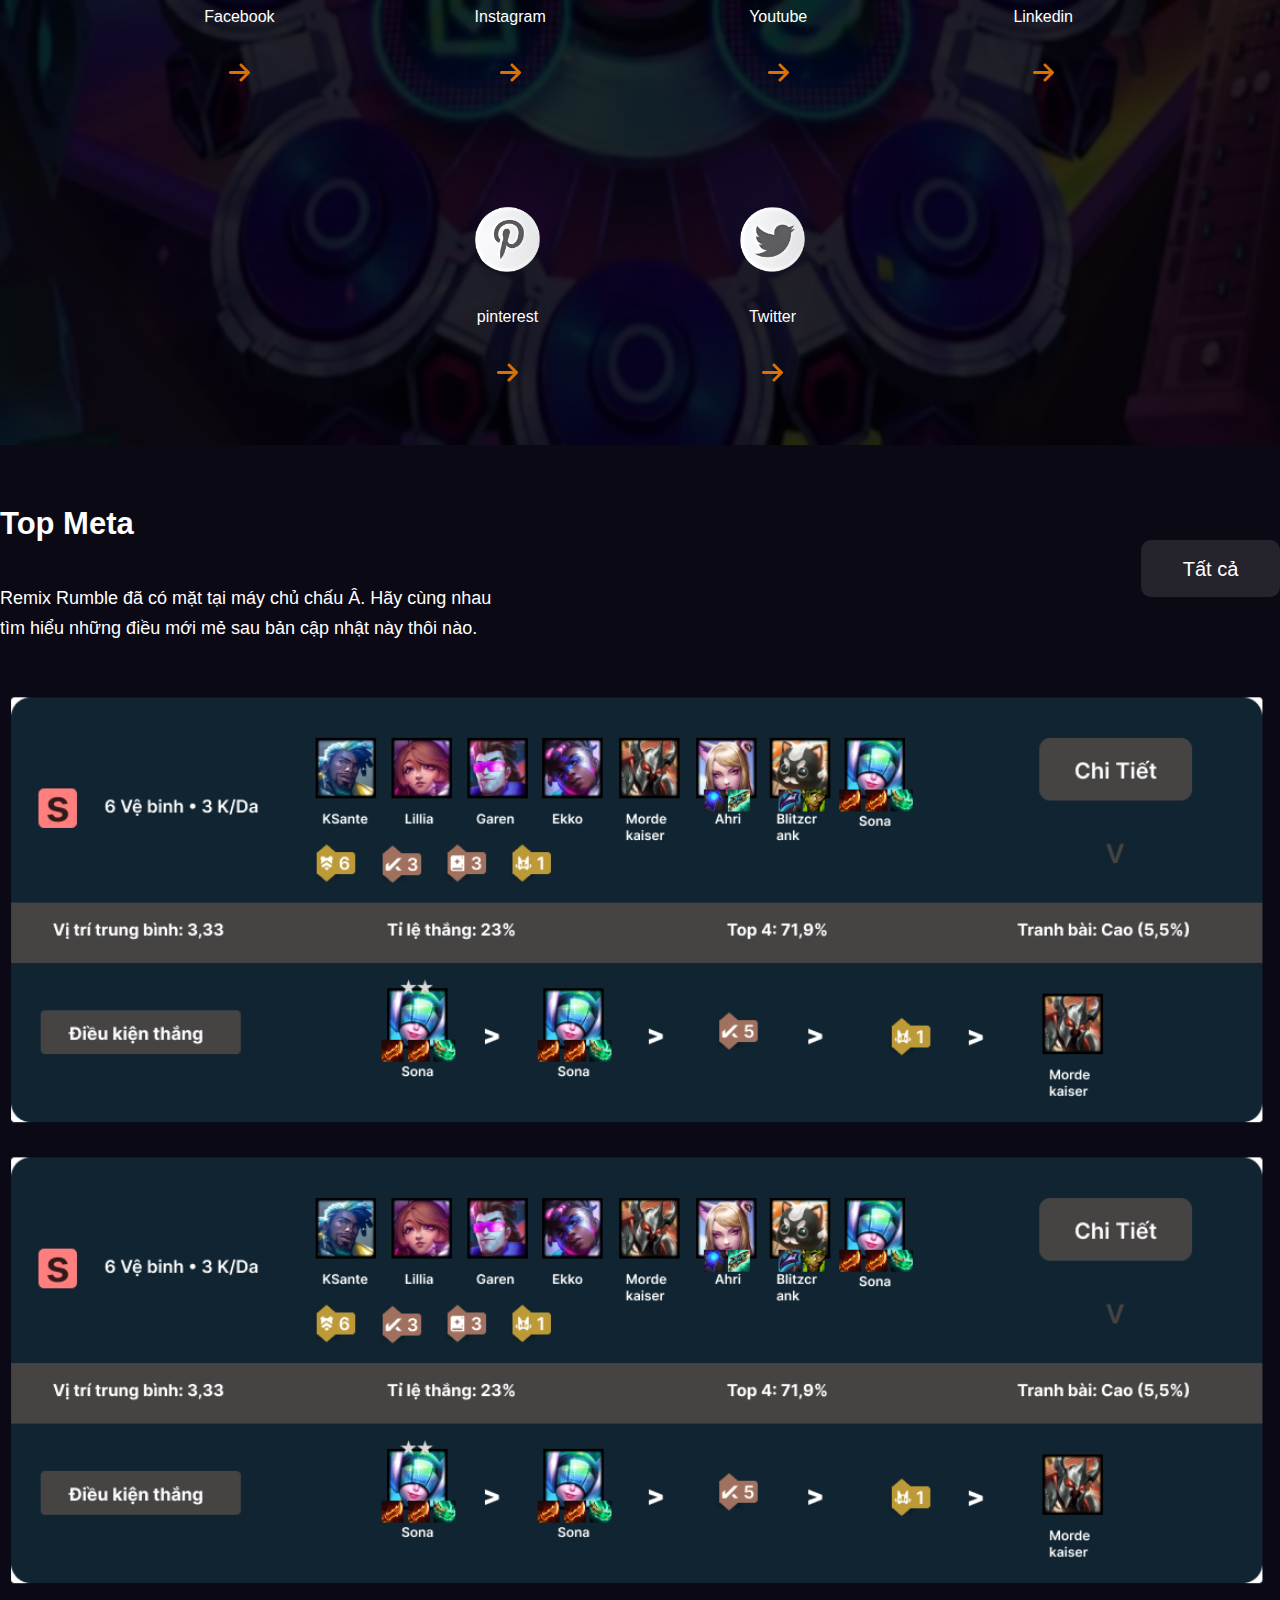
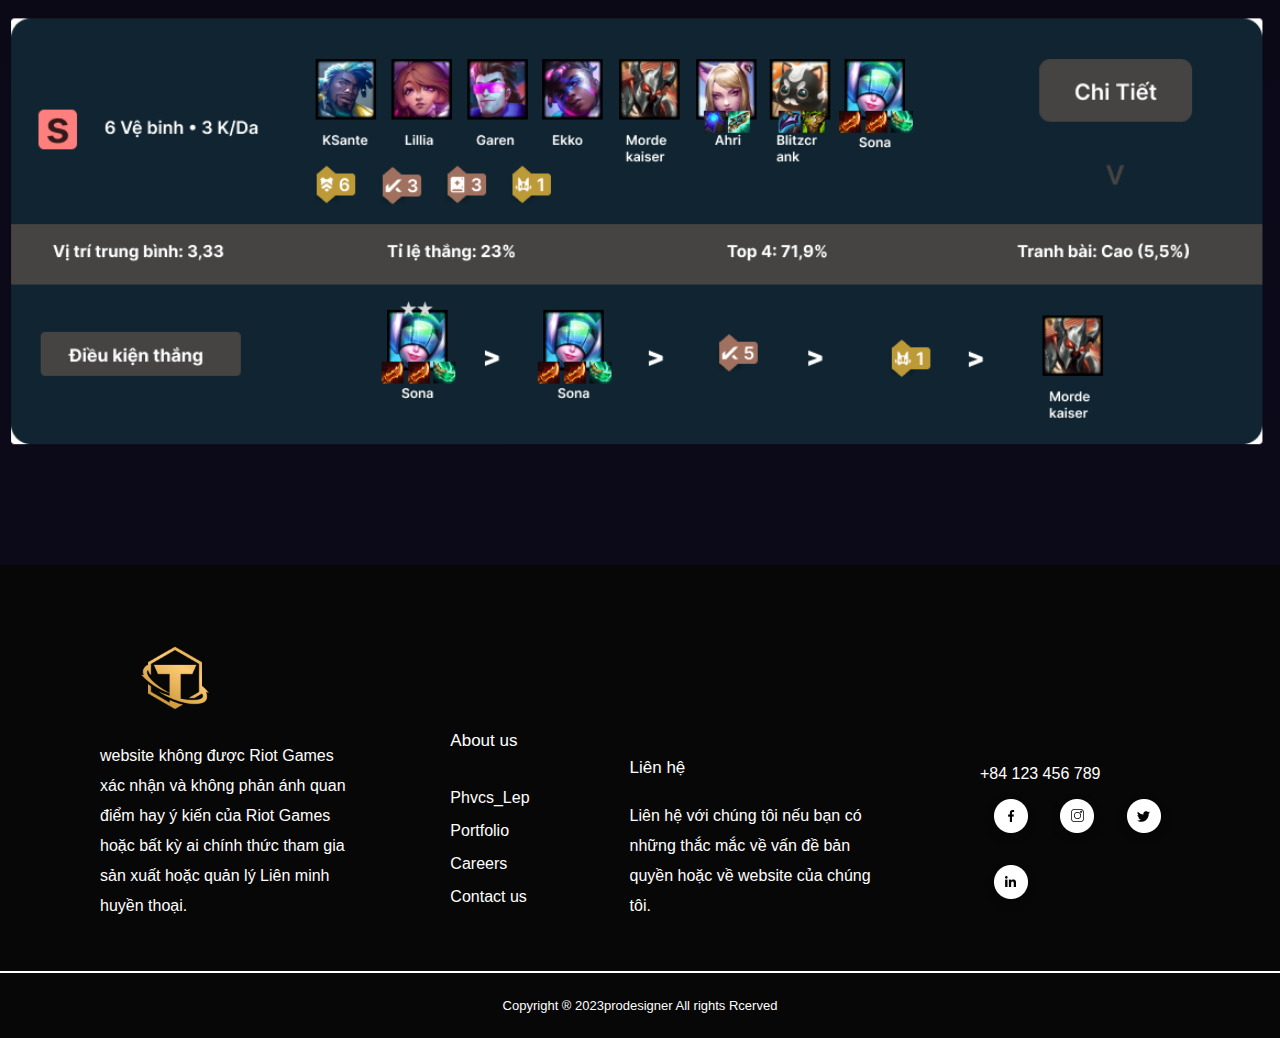
==== commit 5849b979: "fix name titile and icon" ====
--- a/index.html
+++ b/index.html
@@ -1,234 +1,237 @@
 <!DOCTYPE html>
 <html lang="en">
-  <head>
-    <meta charset="UTF-8" />
-    <meta name="viewport" content="width=device-width, initial-scale=1.0" />
-    <title>Trang Chủ</title>
-    <link rel="icon" href="image/logo 2.png" />
-    <link rel="stylesheet" href="css/app.css" />
-    <link rel="stylesheet" href="css/homePage.css" />
-  </head>
-  <body>
-    <div class="home_page">
-      <!-- header -->
-      <header class="container">
-        <div class="nav">
-          <div class="logo">
-            <a href="#"><img src="image/logo tft.png" alt="Logo" /></a>
-          </div>
-          <div class="nav_right">
-            <nav>
-              <ul>
-                <li><a class="active" href="#">Trang Chủ</a></li>
-                <li><a href="news.html">Tin Tức</a></li>
-                <li><a href="#">Xây dựng đội hình</a></li>
-                <li><a href="#">Top meta</a></li>
-              </ul>
-            </nav>
-            <div class="btn-down">
-              <button>Tải ứng dụng</button>
-            </div>
-          </div>
-        </div>
-        <div class="slider">
-          <div class="slider_left">
-            <div class="slider_left_top">
-              <h3>ĐẤU TRƯỜNG CHÂN LÝ</h3>
-              <h1>TRIỆU QUÂN VÀ CHIẾN ĐẤU</h1>
-              <p>
-                Lựa chọn, dàn trận và nâng cấp các tướng Liên Minh Huyền Thoại
-                yêu thích của bạn trong trận chiến sống còn này. Tàn phá với tộc
-                Ác Quỷ, giao tranh bằng hệ Đấu Sĩ hay biến đổi khôn lường với hệ
-                Hóa Hình, quyết định hoàn toàn thuộc về bạn.
-              </p>
-            </div>
-            <button>Chi tiết</button>
-          </div>
-          <div class="slider_right">
-            <img src="image/tft slide.png" alt="" />
-          </div>
-        </div>
-      </header>
-
-      <main>
-        <div class="lastest_new container">
+
+<head>
+  <meta charset="UTF-8" />
+  <meta name="viewport" content="width=device-width, initial-scale=1.0" />
+  <title>Trang Chủ</title>
+  <link rel="icon" href="image/logo 2.png" />
+  <link rel="stylesheet" href="css/app.css" />
+  <link rel="stylesheet" href="css/homePage.css" />
+</head>
+
+<body>
+  <div class="home_page">
+    <!-- header -->
+    <header class="container">
+      <div class="nav">
+        <div class="logo">
+          <a href="#"><img src="image/logo tft.png" alt="Logo" /></a>
+        </div>
+        <div class="nav_right">
+          <nav>
+            <ul>
+              <li><a class="active" href="#">Trang Chủ</a></li>
+              <li><a href="news.html">Tin Tức</a></li>
+              <li><a href="build_team.html">Xây dựng đội hình</a></li>
+              <li><a href="#">Top meta</a></li>
+            </ul>
+          </nav>
+          <div class="btn-down">
+            <button>Tải ứng dụng</button>
+          </div>
+        </div>
+      </div>
+      <div class="slider">
+        <div class="slider_left">
+          <div class="slider_left_top">
+            <h3>ĐẤU TRƯỜNG CHÂN LÝ</h3>
+            <h1>TRIỆU QUÂN VÀ CHIẾN ĐẤU</h1>
+            <p>
+              Lựa chọn, dàn trận và nâng cấp các tướng Liên Minh Huyền Thoại
+              yêu thích của bạn trong trận chiến sống còn này. Tàn phá với tộc
+              Ác Quỷ, giao tranh bằng hệ Đấu Sĩ hay biến đổi khôn lường với hệ
+              Hóa Hình, quyết định hoàn toàn thuộc về bạn.
+            </p>
+          </div>
+          <button>Chi tiết</button>
+        </div>
+        <div class="slider_right">
+          <img src="image/tft slide.png" alt="" />
+        </div>
+      </div>
+    </header>
+
+    <main>
+      <div class="lastest_new container">
+        <div class="lastest_new_title">
+          <h2>Tin Mới Nhất</h2>
+          <button>Tất cả</button>
+        </div>
+        <div class="lastest_new_sliders">
+          <div class="laster_new_slider">
+            <img src="image/laster-new-1.jpg" alt="laster-new-1" />
+            <div class="laster_new_slider-content">
+              <h4>
+                MILALA ĐÃ GIÀNH ĐƯỢC NGÔI VỊ QUÁN QUÂN CỦA GIẢI ĐẤU ĐTCL VEGAS
+                OPEN!
+              </h4>
+              <p>
+                Sự kiện thi đấu offline toàn cầu đầu tiên của ĐTCL đã khép
+                lại.
+              </p>
+            </div>
+          </div>
+          <div class="laster_new_slider">
+            <img src="image/laster-new-2.jpg" alt="laster-new-2" />
+            <div class="laster_new_slider-content">
+              <h4>MÀN TRÌNH DIỄN POP/STAR | PHIM NGẮN MINI - DTCL</h4>
+              <p>
+                K/DA POP/STARS Siêu Sao Tý Nị, Pengu và Chocc ra mắt dence
+                cover cho bài hát nổi tiếng của K/DA
+              </p>
+            </div>
+          </div>
+          <div class="laster_new_slider">
+            <img src="image/laster-new-3.jpg" alt="laster-new-3" />
+            <div class="laster_new_slider-content">
+              <h4>ĐẤU TRƯỜNG CHÂN LÝ - THÔNG TIN BẢN CẬP NHẬT 13.24</h4>
+              <p>
+                13.24 là bản cập nhật đầu tiên cho Remix Rumble với nhiều điều
+                chỉnh.
+              </p>
+            </div>
+          </div>
+          <div class="laster_new_slider">
+            <img src="image/laster-new-4.jpg" alt="laster-new-4" />
+            <div class="laster_new_slider-content">
+              <h4>ĐTCL VEGAS OPEN: MỌI ĐIỀU BẠN CẦN BIẾT</h4>
+              <p>
+                Cách Thức Theo Dõi, Giải Thích Thể Thức, Phần Thưởng Drop, Hé
+                Lộ Cúp và hơn thế nữa!
+              </p>
+            </div>
+          </div>
+        </div>
+      </div>
+
+      <div class="overview container">
+        <h2>
+          Hãy truy cập thường xuyên để biết được nhiều thông tin mới và chi
+          tiết nhất về mùa mới nha!!!
+        </h2>
+        <div class="overview_container">
+          <div class="overview_content">
+            <h4>Tổng Quan</h4>
+            <p>
+              Remix Rumble đã có mặt tại máy chủ chấu Â. Hãy cùng nhau tìm
+              hiểu những điều mới mẻ sau bản cập nhật này thôi nào.
+            </p>
+            <a href="#"> Xem thêm về cập nhật</a>
+          </div>
+          <img class="after" src="image/dot.png" alt="" />
+          <img class="overview-image" src="image/overview.jpg" alt="" />
+        </div>
+      </div>
+
+      <div class="supportAndShare">
+        <div class="supportAndShare_content container">
+          <h2>Hỗ Trợ Và Chia Sẻ</h2>
+          <p>
+            Bạn hay chia sẻ những mẹo chơi hay cho bạn bè và giáp đáp
+            nhữngnhững thắc mắc không toxic để tạo ra một cộng đồng thật văn
+            minh.
+          </p>
+        </div>
+        <div class="supportAndShare_device">
+          <div class="supportAndShare_device-circle">
+            <img class="icon-circle" g src="image/icon fb.png" alt="" />
+            <p>Facebook</p>
+            <img src="image/arrow.png" alt="" />
+          </div>
+          <div class="supportAndShare_device-circle">
+            <img class="icon-circle" src="image/icon insta.png" alt="" />
+            <p>Instagram</p>
+            <img src="image/arrow.png" alt="" />
+          </div>
+          <div class="supportAndShare_device-circle">
+            <img class="icon-circle" src="image/icon ytb.png" alt="" />
+            <p>Youtube</p>
+            <img src="image/arrow.png" alt="" />
+          </div>
+          <div class="supportAndShare_device-circle">
+            <img class="icon-circle" src="image/icon lin.png" alt="" />
+            <p>Linkedin</p>
+            <img src="image/arrow.png" alt="" />
+          </div>
+          <div class="supportAndShare_device-circle">
+            <img class="icon-circle" src="image/icon print.png" alt="" />
+            <p>pinterest</p>
+            <img src="image/arrow.png" alt="" />
+          </div>
+          <div class="supportAndShare_device-circle">
+            <img class="icon-circle" src="image/icon twi.png" alt="" />
+            <p>Twitter</p>
+            <img src="image/arrow.png" alt="" />
+          </div>
+        </div>
+      </div>
+
+      <div class="meta">
+        <div class="container meta-container">
           <div class="lastest_new_title">
-            <h2>Tin Mới Nhất</h2>
-            <button>Tất cả</button>
-          </div>
-          <div class="lastest_new_sliders">
-            <div class="laster_new_slider">
-              <img src="image/laster-new-1.jpg" alt="laster-new-1" />
-              <div class="laster_new_slider-content">
-                <h4>
-                  MILALA ĐÃ GIÀNH ĐƯỢC NGÔI VỊ QUÁN QUÂN CỦA GIẢI ĐẤU ĐTCL VEGAS
-                  OPEN!
-                </h4>
-                <p>
-                  Sự kiện thi đấu offline toàn cầu đầu tiên của ĐTCL đã khép
-                  lại.
-                </p>
-              </div>
-            </div>
-            <div class="laster_new_slider">
-              <img src="image/laster-new-2.jpg" alt="laster-new-2" />
-              <div class="laster_new_slider-content">
-                <h4>MÀN TRÌNH DIỄN POP/STAR | PHIM NGẮN MINI - DTCL</h4>
-                <p>
-                  K/DA POP/STARS Siêu Sao Tý Nị, Pengu và Chocc ra mắt dence
-                  cover cho bài hát nổi tiếng của K/DA
-                </p>
-              </div>
-            </div>
-            <div class="laster_new_slider">
-              <img src="image/laster-new-3.jpg" alt="laster-new-3" />
-              <div class="laster_new_slider-content">
-                <h4>ĐẤU TRƯỜNG CHÂN LÝ - THÔNG TIN BẢN CẬP NHẬT 13.24</h4>
-                <p>
-                  13.24 là bản cập nhật đầu tiên cho Remix Rumble với nhiều điều
-                  chỉnh.
-                </p>
-              </div>
-            </div>
-            <div class="laster_new_slider">
-              <img src="image/laster-new-4.jpg" alt="laster-new-4" />
-              <div class="laster_new_slider-content">
-                <h4>ĐTCL VEGAS OPEN: MỌI ĐIỀU BẠN CẦN BIẾT</h4>
-                <p>
-                  Cách Thức Theo Dõi, Giải Thích Thể Thức, Phần Thưởng Drop, Hé
-                  Lộ Cúp và hơn thế nữa!
-                </p>
-              </div>
-            </div>
-          </div>
-        </div>
-
-        <div class="overview container">
-          <h2>
-            Hãy truy cập thường xuyên để biết được nhiều thông tin mới và chi
-            tiết nhất về mùa mới nha!!!
-          </h2>
-          <div class="overview_container">
-            <div class="overview_content">
-              <h4>Tổng Quan</h4>
+            <div class="meta_content">
+              <h2>Top Meta</h2>
               <p>
                 Remix Rumble đã có mặt tại máy chủ chấu Â. Hãy cùng nhau tìm
                 hiểu những điều mới mẻ sau bản cập nhật này thôi nào.
               </p>
-              <a href="#"> Xem thêm về cập nhật</a>
-            </div>
-            <img class="after" src="image/dot.png" alt="" />
-            <img class="overview-image" src="image/overview.jpg" alt="" />
-          </div>
-        </div>
-
-        <div class="supportAndShare">
-          <div class="supportAndShare_content container">
-            <h2>Hỗ Trợ Và Chia Sẻ</h2>
-            <p>
-              Bạn hay chia sẻ những mẹo chơi hay cho bạn bè và giáp đáp
-              nhữngnhững thắc mắc không toxic để tạo ra một cộng đồng thật văn
-              minh.
-            </p>
-          </div>
-          <div class="supportAndShare_device">
-            <div class="supportAndShare_device-circle">
-              <img src="image/mobile.png" alt="" />
-              <p>Mobile Game Development</p>
-              <img src="image/arrow.png" alt="" />
-            </div>
-            <div class="supportAndShare_device-circle">
-              <img src="image/pc.png" alt="" />
-              <p>PC Game Development</p>
-              <img src="image/arrow.png" alt="" />
-            </div>
-            <div class="supportAndShare_device-circle">
-              <img src="image/ps4.png" alt="" />
-              <p>PS4 Game Development</p>
-              <img src="image/arrow.png" alt="" />
-            </div>
-            <div class="supportAndShare_device-circle">
-              <img src="image/arvr.png" alt="" />
-              <p>AR/VR Solutions</p>
-              <img src="image/arrow.png" alt="" />
-            </div>
-            <div class="supportAndShare_device-circle">
-              <img src="image/arvrds.png" alt="" />
-              <p>AR/ VR design</p>
-              <img src="image/arrow.png" alt="" />
-            </div>
-            <div class="supportAndShare_device-circle">
-              <img src="image/3d model.png" alt="" />
-              <p>3D Modelings</p>
-              <img src="image/arrow.png" alt="" />
-            </div>
-          </div>
-        </div>
-
-        <div class="meta">
-          <div class="container meta-container">
-            <div class="lastest_new_title">
-              <div class="meta_content">
-                <h2>Top Meta</h2>
-                <p>
-                  Remix Rumble đã có mặt tại máy chủ chấu Â. Hãy cùng nhau tìm
-                  hiểu những điều mới mẻ sau bản cập nhật này thôi nào.
-                </p>
-              </div>
-              <button>Tất cả</button>
-            </div>
-            <div class="meta_img">
-              <img src="image/meta 1.png" alt="" />
-              <img src="image/meta 2.png" alt="" />
-              <img src="image/meta 3.png" alt="" />
-            </div>
-          </div>
-        </div>
-      </main>
-
-      <footer>
-        <div class="footer_container">
-          <div class="footer_column">
-            <img class="logo" src="image/logo tft.png" alt="" />
-            <p>
-              website không được Riot Games xác nhận và không phản ánh quan điểm
-              hay ý kiến ​​của Riot Games hoặc bất kỳ ai chính thức tham gia sản
-              xuất hoặc quản lý Liên minh huyền thoại.
-            </p>
-          </div>
-
-          <div class="footer_column">
-            <h4>About us</h4>
-            <ul>
-              <li><a>Phvcs_Lep</a></li>
-              <li><a>Portfolio</a></li>
-              <li><a>Careers</a></li>
-              <li><a>Contact us</a></li>
-            </ul>
-          </div>
-
-          <div class="footer_column">
-            <h4>Liên hệ</h4>
-            <p>
-              Liên hệ với chúng tôi nếu bạn có những thắc mắc về vấn đề bản
-              quyền hoặc về website của chúng tôi.
-            </p>
-          </div>
-
-          <div class="footer_column">
-            <p>+84 123 456 789</p>
-            <div class="social">
-              <img src="image/face.png" alt="" />
-              <img src="image/insta.png" alt="" />
-              <img src="image/twit.png" alt="" />
-              <img src="image/lin.png" alt="" />
-            </div>
-          </div>
-        </div>
-        <div class="copy_right">
-          <span>Copyright ® 2023prodesigner All rights Rcerved</span>
-        </div>
-      </footer>
-    </div>
-  </body>
-</html>
+            </div>
+            <button>Tất cả</button>
+          </div>
+          <div class="meta_img">
+            <img src="image/meta 1.png" alt="" />
+            <img src="image/meta 2.png" alt="" />
+            <img src="image/meta 3.png" alt="" />
+          </div>
+        </div>
+      </div>
+    </main>
+
+    <footer>
+      <div class="footer_container">
+        <div class="footer_column">
+          <img class="logo" src="image/logo tft.png" alt="" />
+          <p>
+            website không được Riot Games xác nhận và không phản ánh quan điểm
+            hay ý kiến ​​của Riot Games hoặc bất kỳ ai chính thức tham gia sản
+            xuất hoặc quản lý Liên minh huyền thoại.
+          </p>
+        </div>
+
+        <div class="footer_column">
+          <h4>About us</h4>
+          <ul>
+            <li><a>Phvcs_Lep</a></li>
+            <li><a>Portfolio</a></li>
+            <li><a>Careers</a></li>
+            <li><a>Contact us</a></li>
+          </ul>
+        </div>
+
+        <div class="footer_column">
+          <h4>Liên hệ</h4>
+          <p>
+            Liên hệ với chúng tôi nếu bạn có những thắc mắc về vấn đề bản
+            quyền hoặc về website của chúng tôi.
+          </p>
+        </div>
+
+        <div class="footer_column">
+          <p>+84 123 456 789</p>
+          <div class="social">
+            <img src="image/face.png" alt="" />
+            <img src="image/insta.png" alt="" />
+            <img src="image/twit.png" alt="" />
+            <img src="image/lin.png" alt="" />
+          </div>
+        </div>
+      </div>
+      <div class="copy_right">
+        <span>Copyright ® 2023prodesigner All rights Rcerved</span>
+      </div>
+    </footer>
+  </div>
+</body>
+
+</html>--- a/css/homePage.css
+++ b/css/homePage.css
@@ -229,6 +229,10 @@
   justify-content: center;
   margin: 62px 100px;
 }
+.supportAndShare_device-circle .icon-circle {
+  width: 65px;
+  height: 65px;
+}
 .supportAndShare_device-circle p {
   font-size: 16px;
   font-weight: 500;
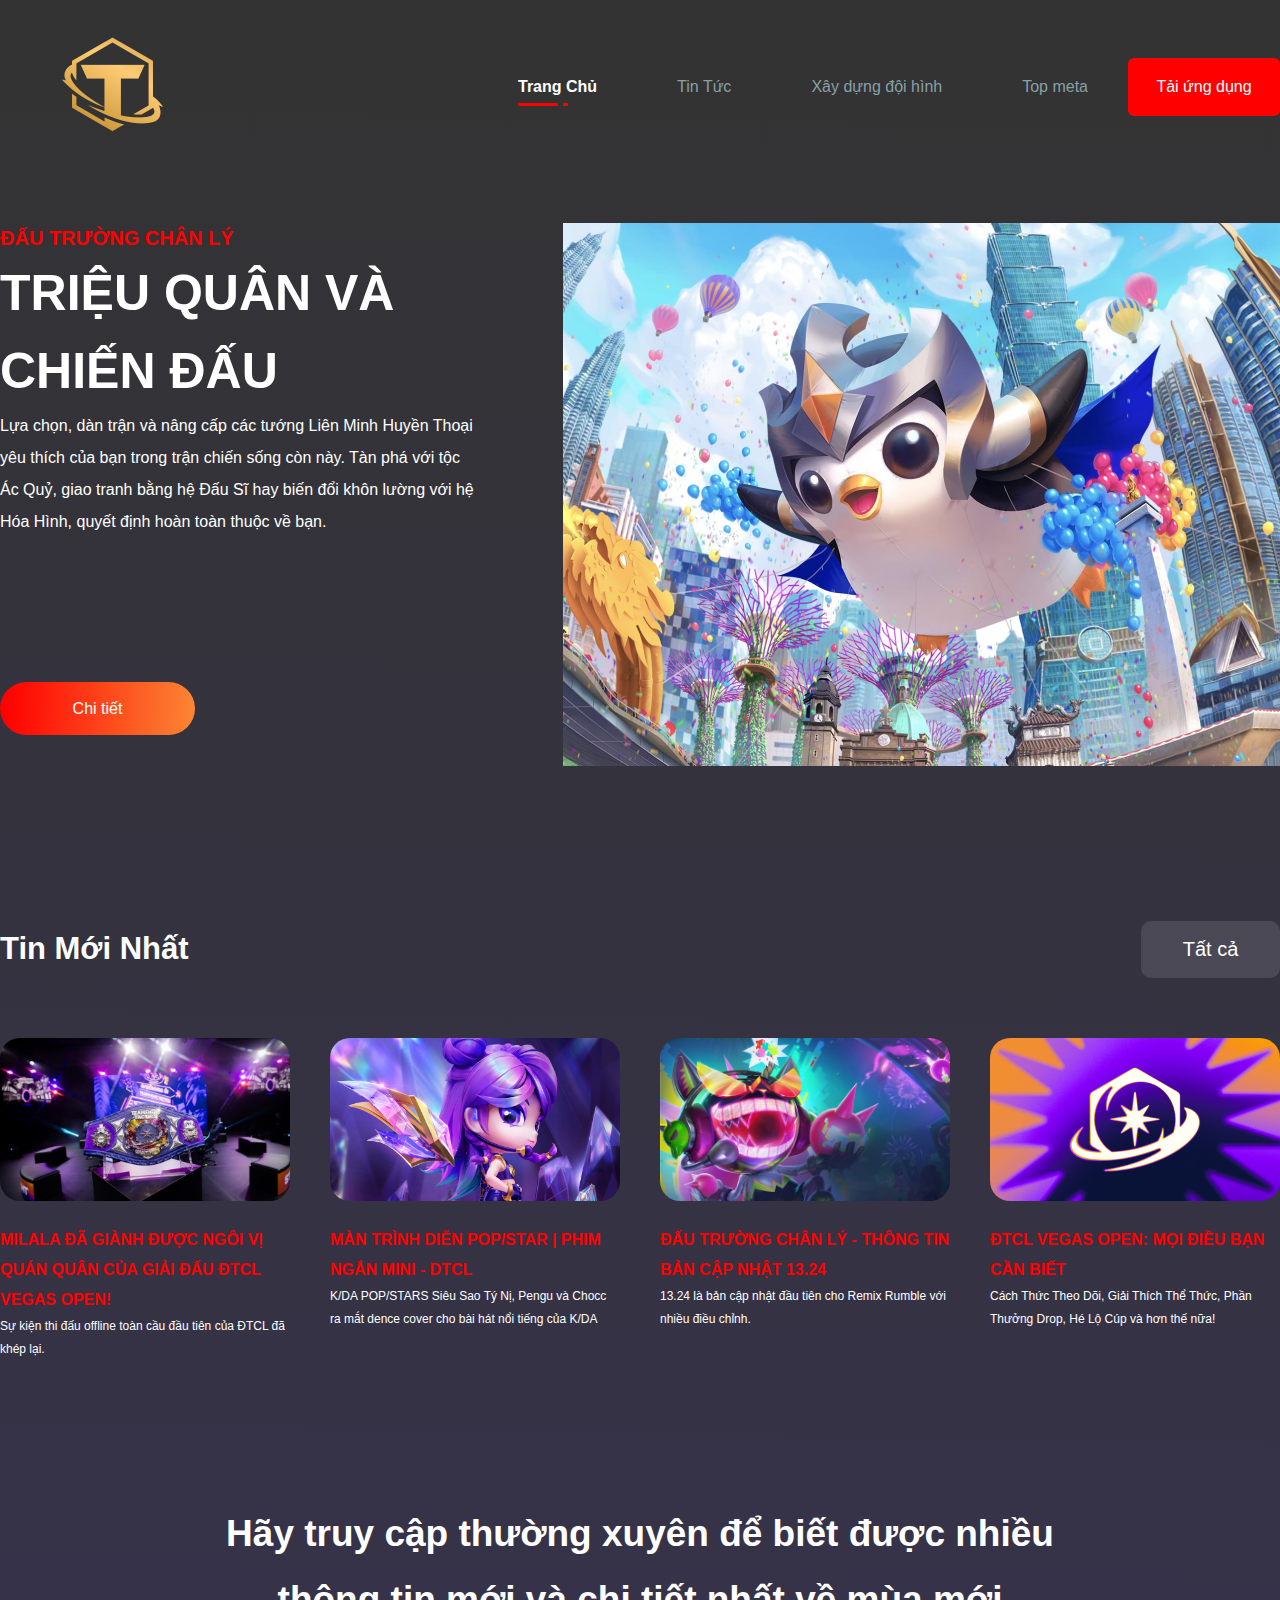
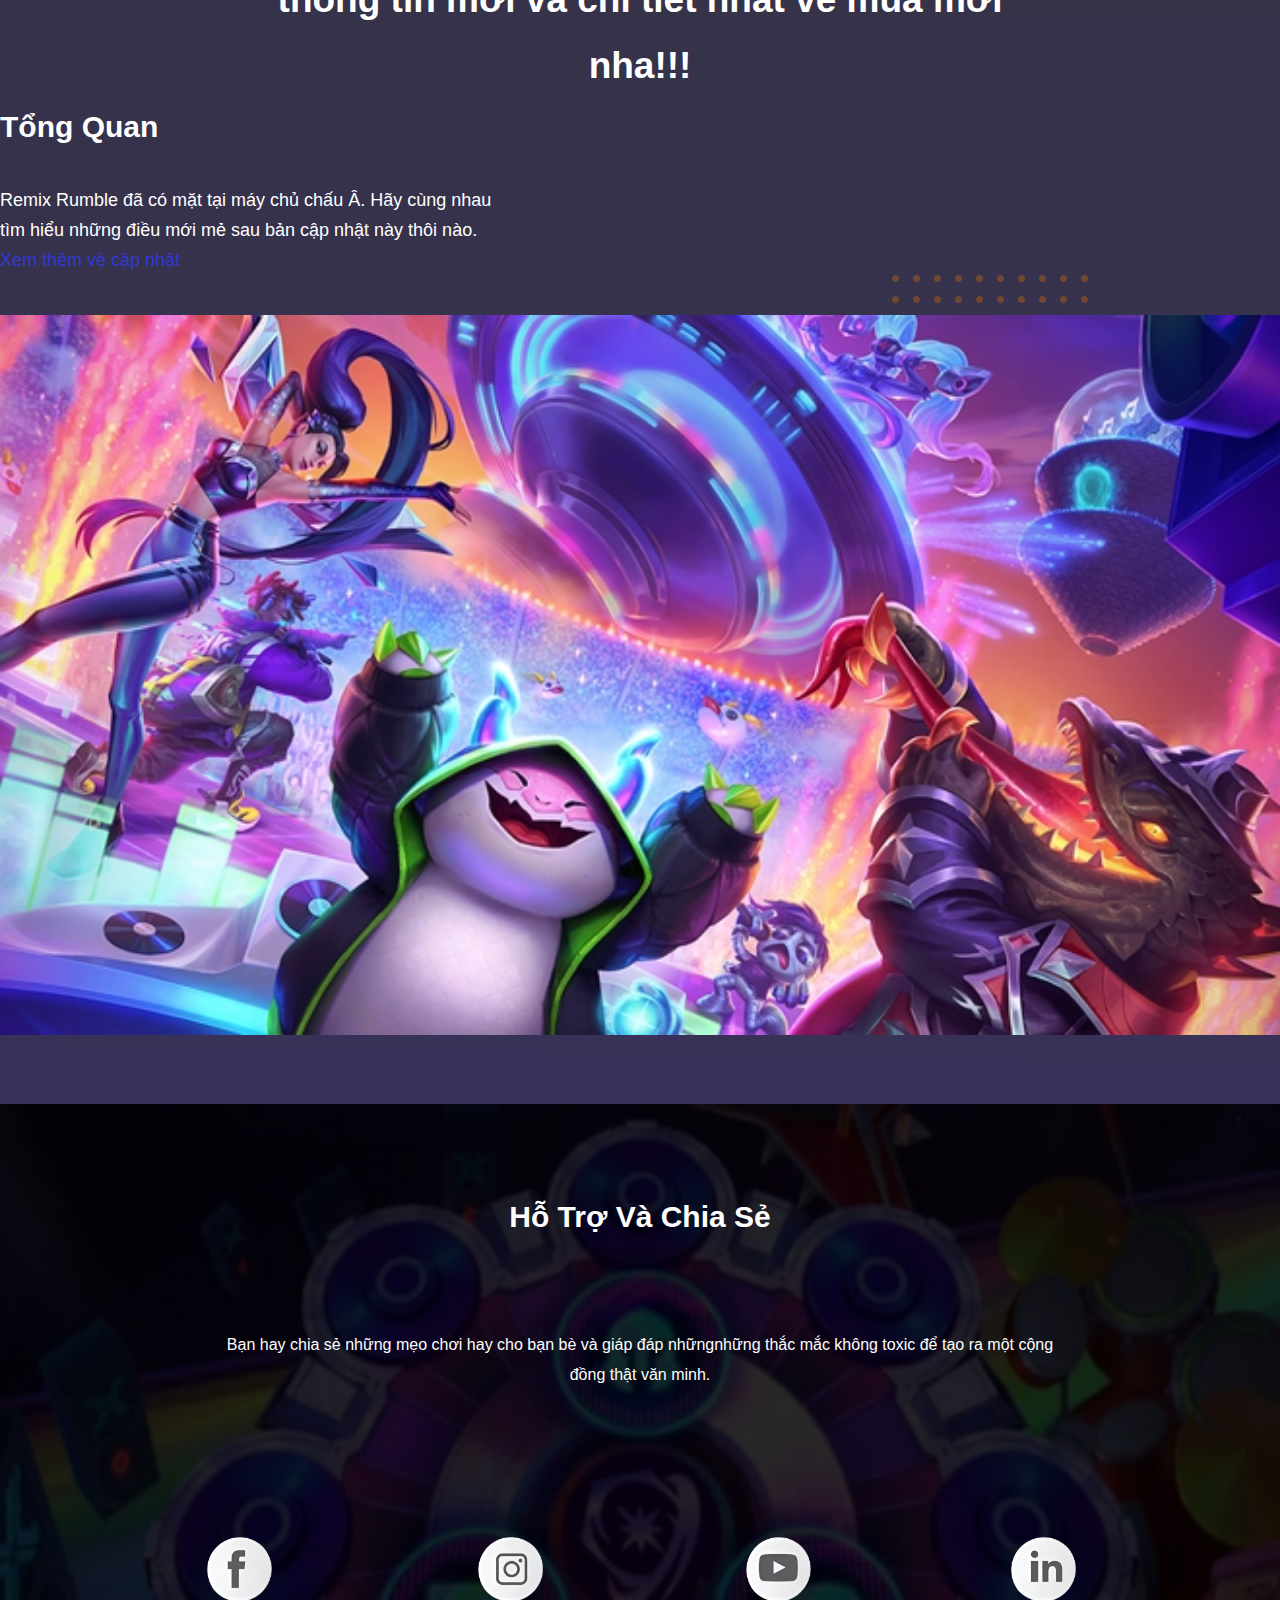
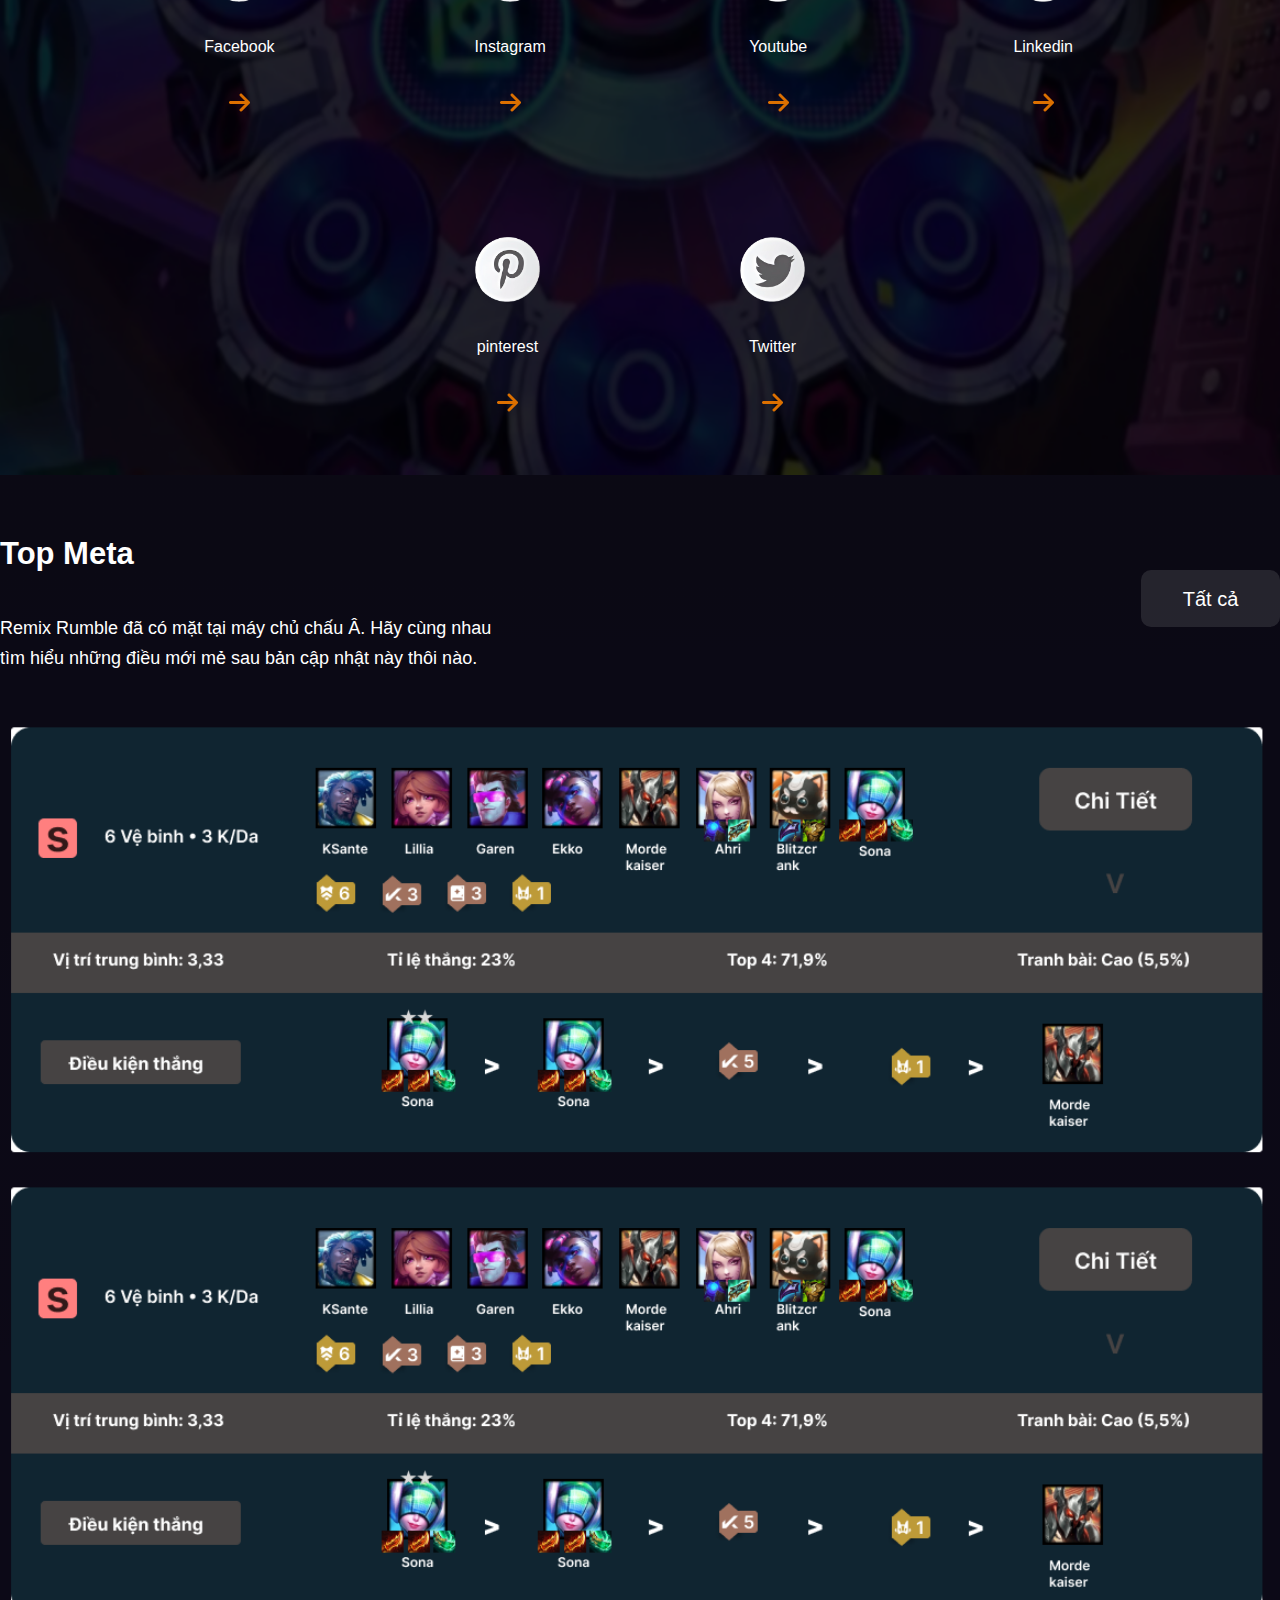
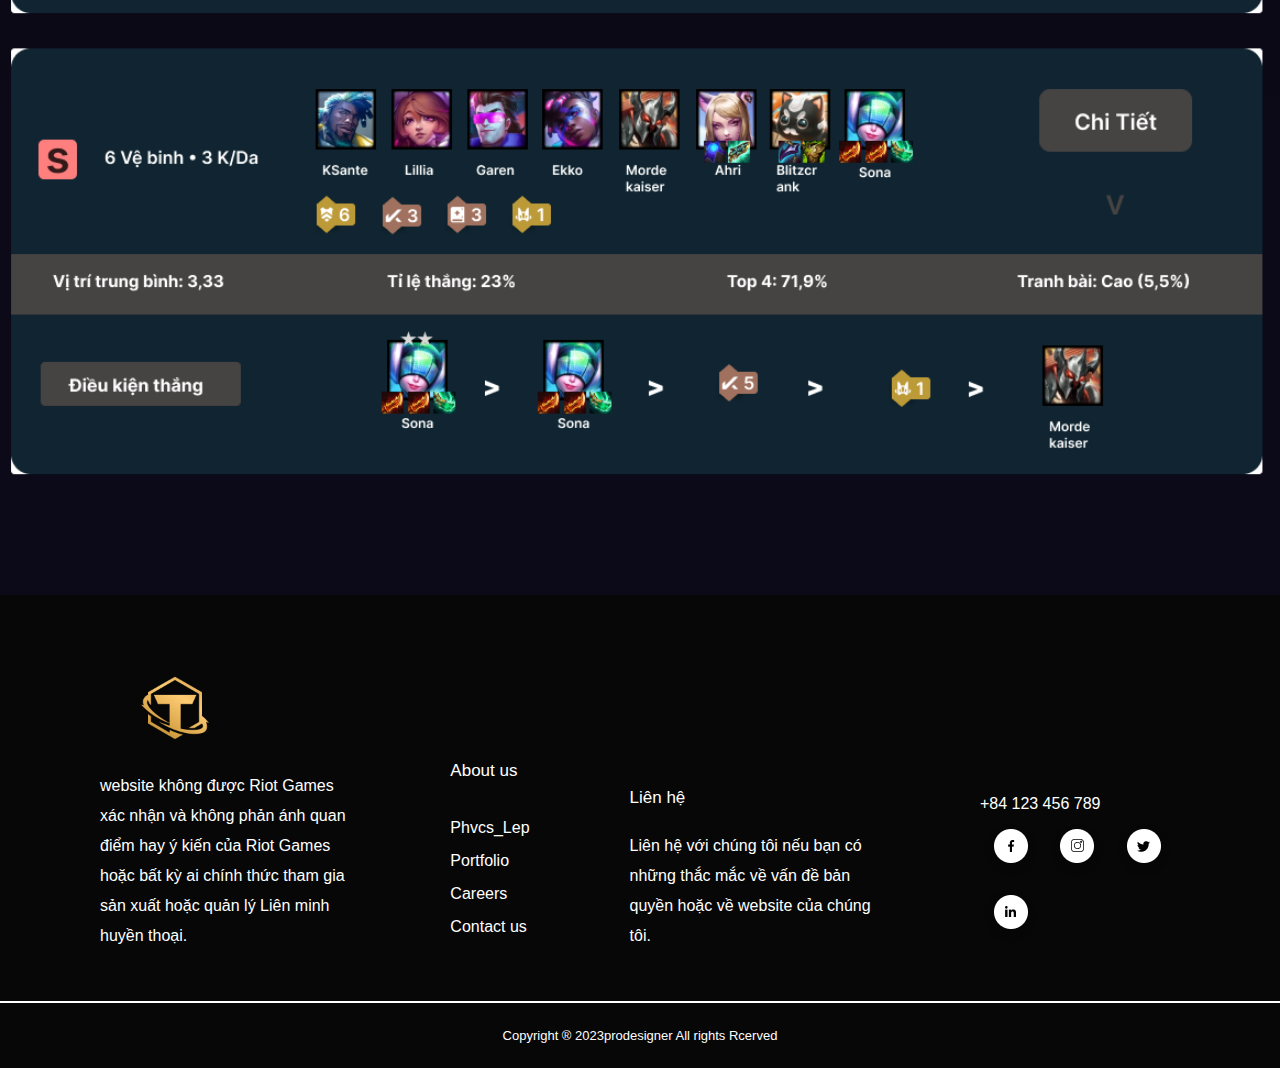
==== commit f3472122: "add page top meta" ====
--- a/index.html
+++ b/index.html
@@ -24,7 +24,7 @@
               <li><a class="active" href="#">Trang Chủ</a></li>
               <li><a href="news.html">Tin Tức</a></li>
               <li><a href="build_team.html">Xây dựng đội hình</a></li>
-              <li><a href="#">Top meta</a></li>
+              <li><a href="top_meta.html">Top meta</a></li>
             </ul>
           </nav>
           <div class="btn-down">
--- a/css/homePage.css
+++ b/css/homePage.css
@@ -210,6 +210,8 @@
   letter-spacing: 0em;
   text-align: center;
   padding-bottom: 85px;
+  width: 850px;
+  margin: 0 auto;
 }
 
 .supportAndShare_device {
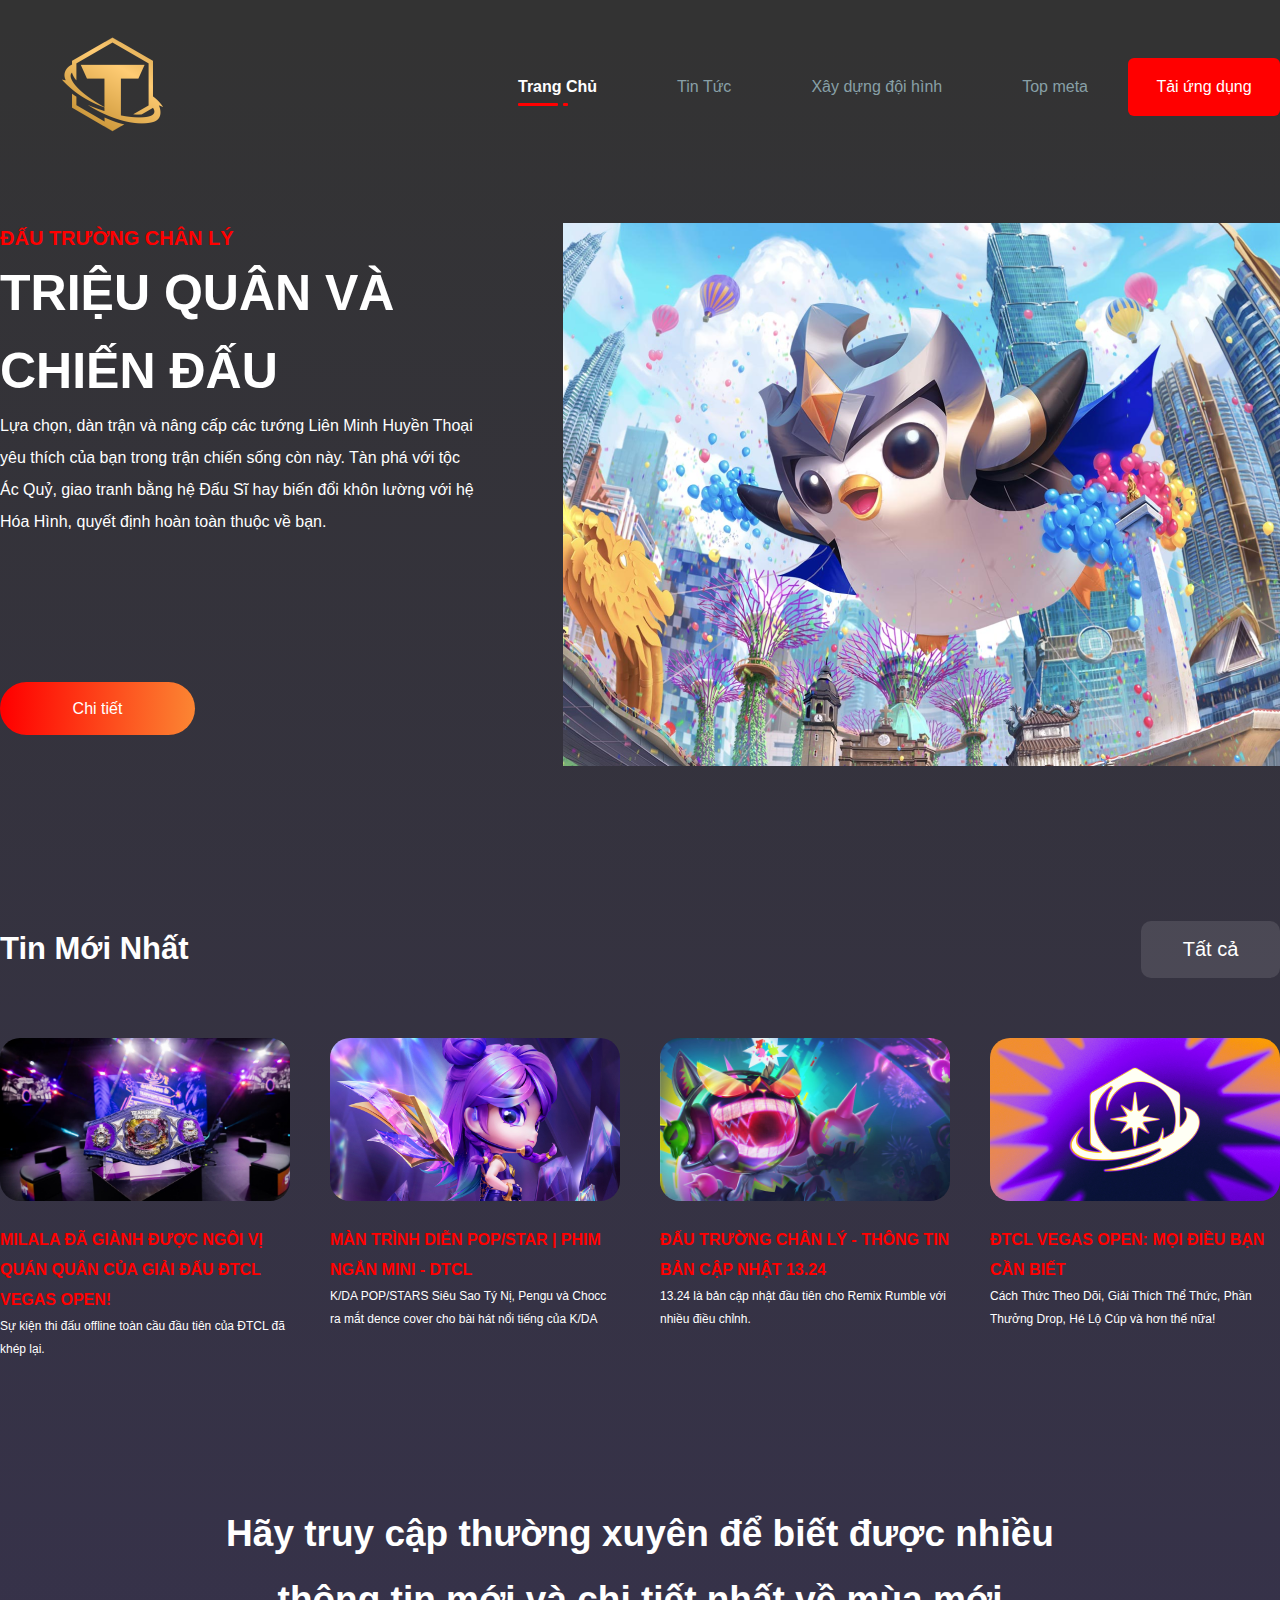
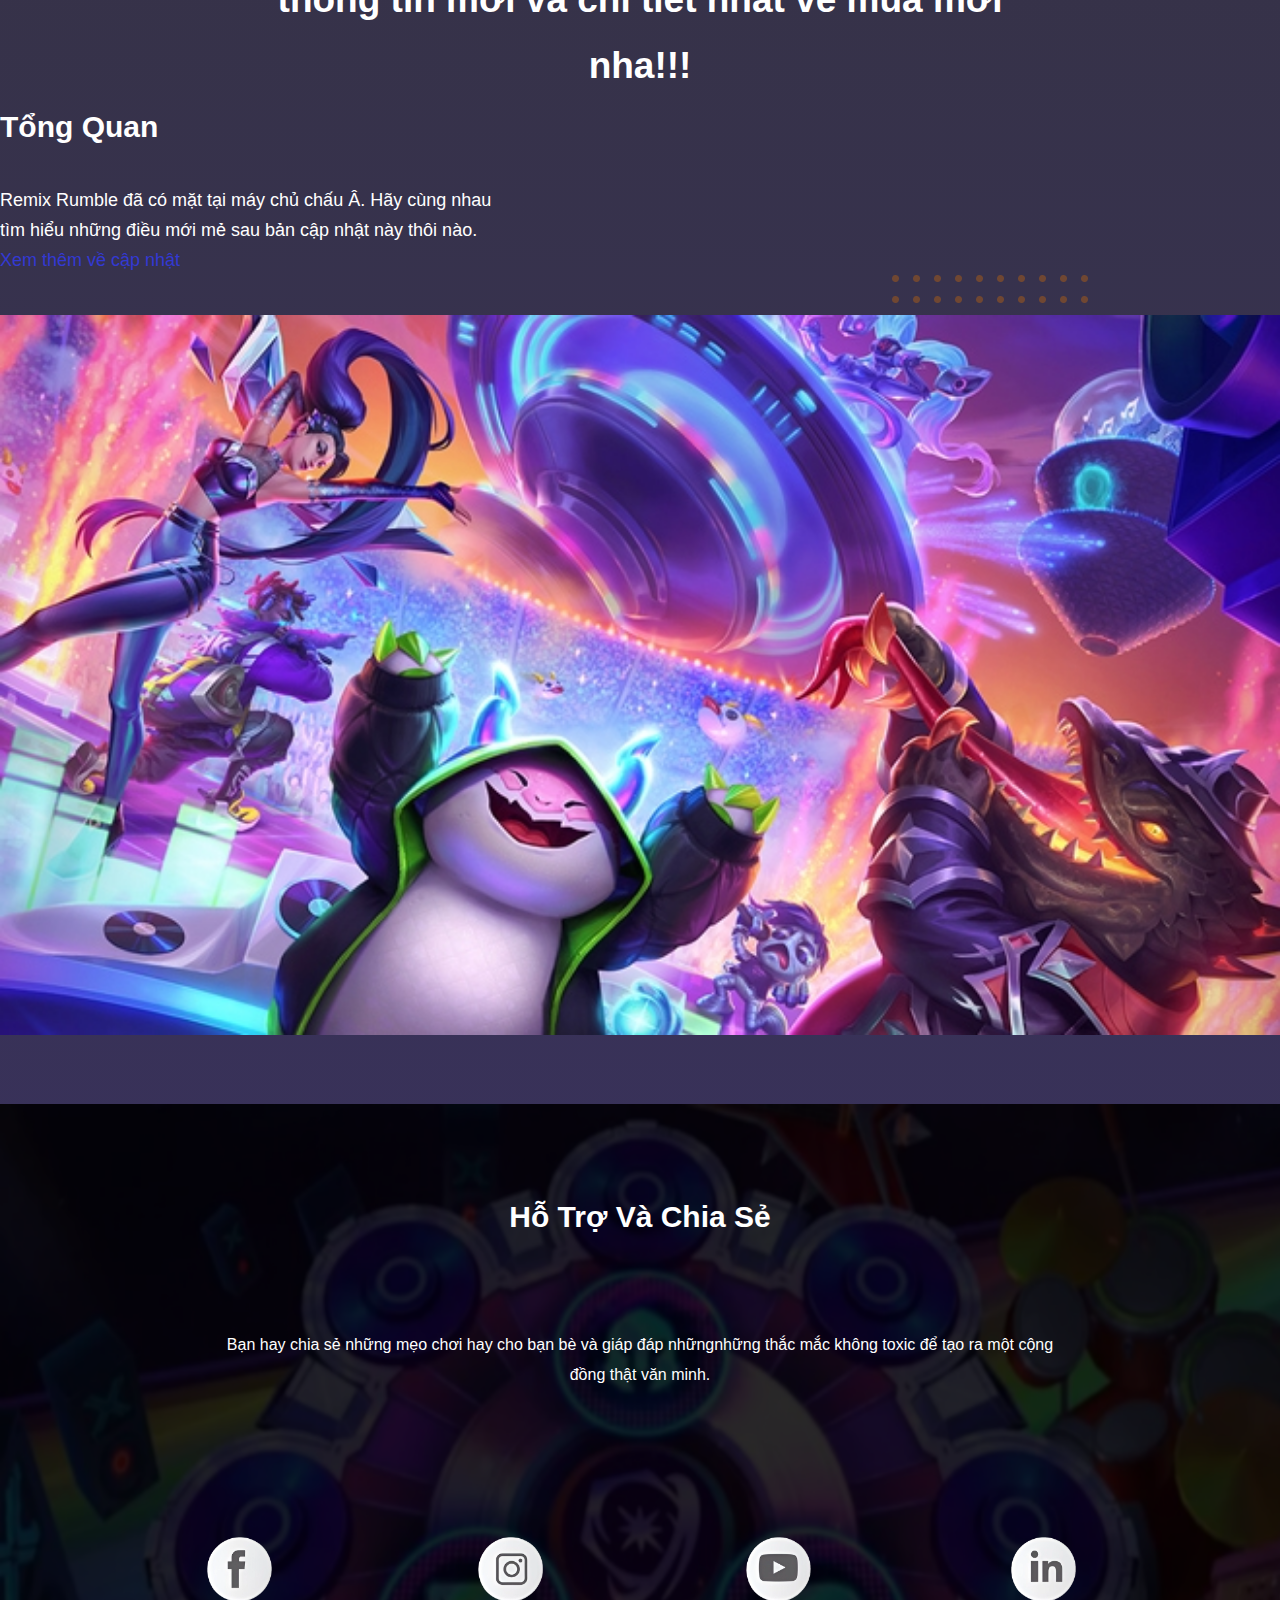
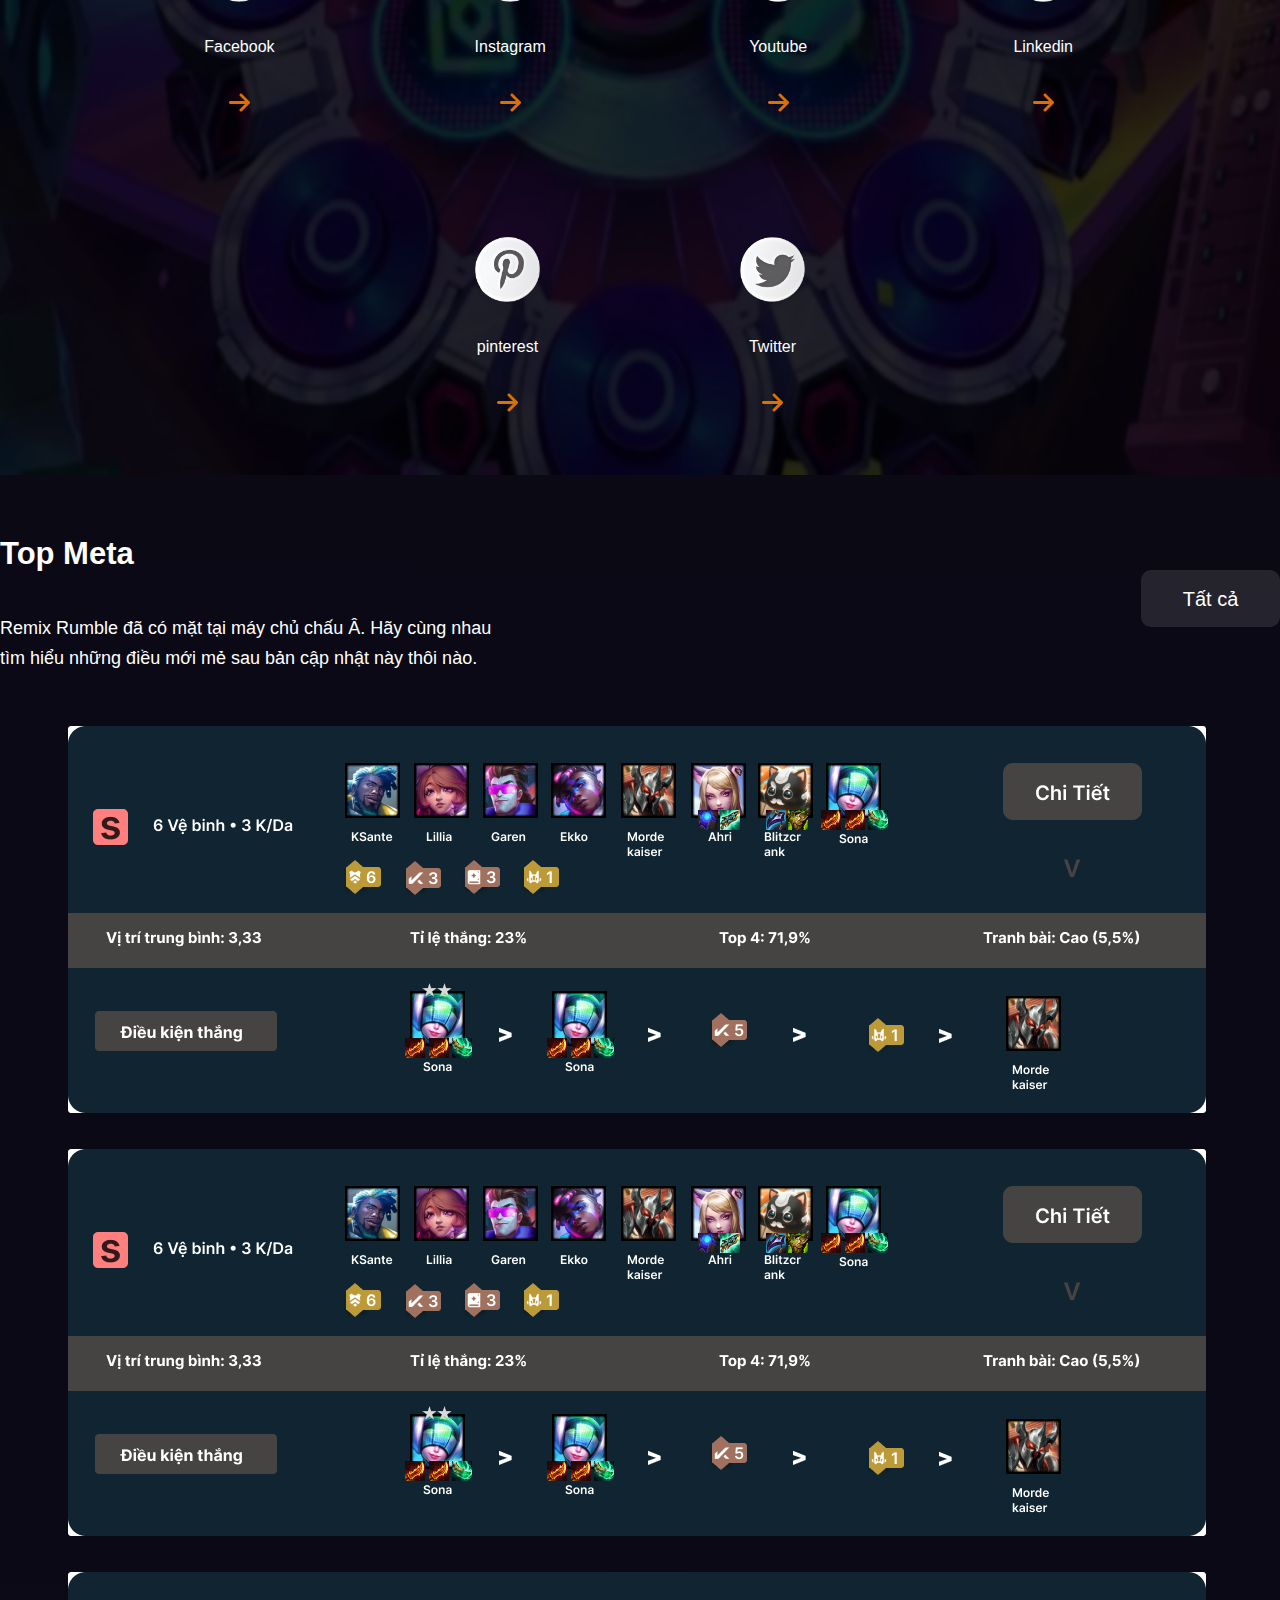
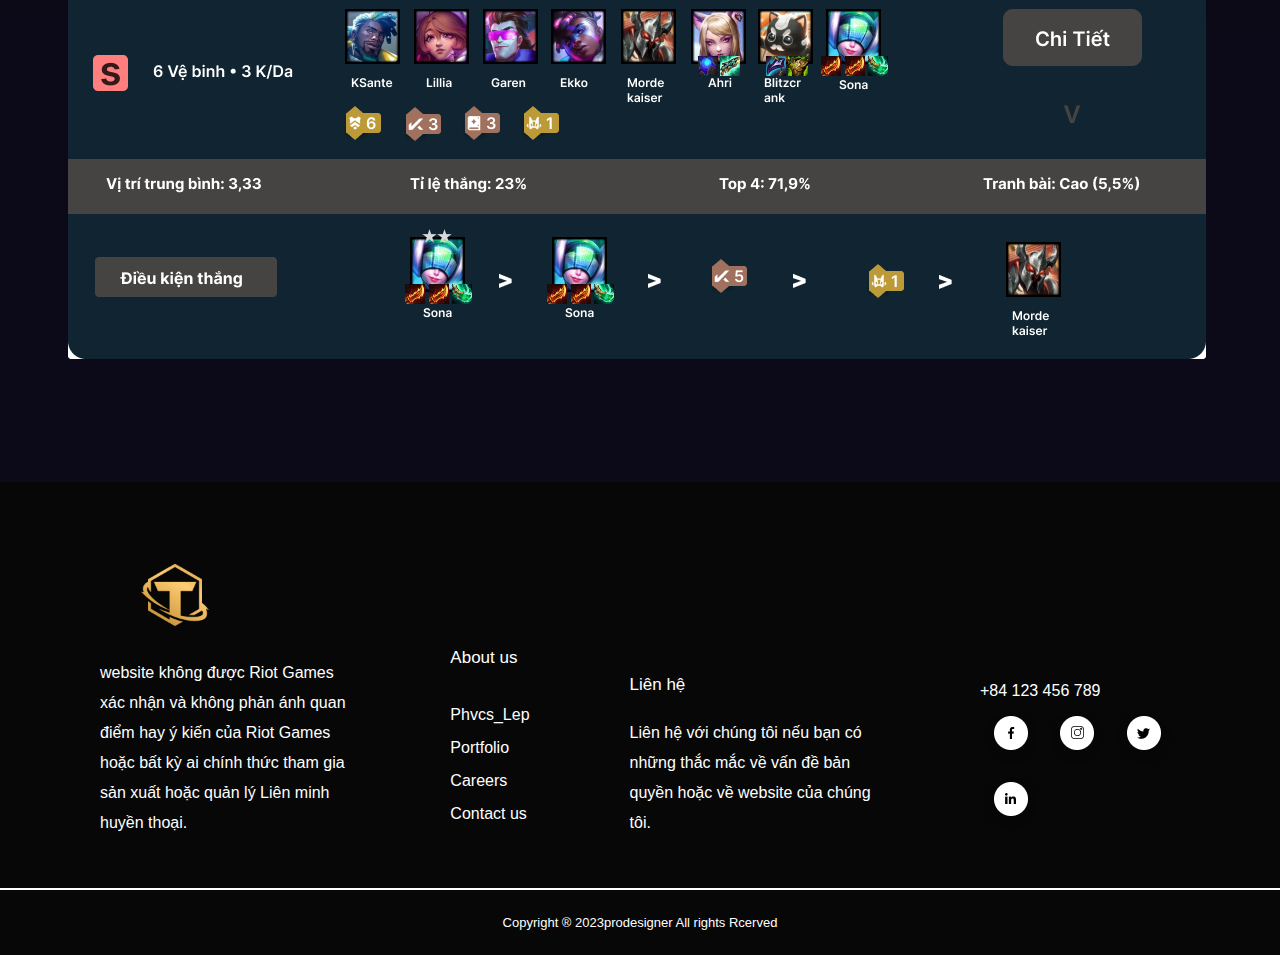
==== commit 7ffa97c9: "create direct link and add slick cource" ====
--- a/index.html
+++ b/index.html
@@ -56,7 +56,8 @@
       <div class="lastest_new container">
         <div class="lastest_new_title">
           <h2>Tin Mới Nhất</h2>
-          <button>Tất cả</button>
+          <a href="news.html"><button>Tất cả</button></a>
+
         </div>
         <div class="lastest_new_sliders">
           <div class="laster_new_slider">
@@ -177,12 +178,15 @@
                 hiểu những điều mới mẻ sau bản cập nhật này thôi nào.
               </p>
             </div>
-            <button>Tất cả</button>
+
+            <a href="top_meta.html"><button>Tất cả</button></a>
+
           </div>
           <div class="meta_img">
-            <img src="image/meta 1.png" alt="" />
-            <img src="image/meta 2.png" alt="" />
-            <img src="image/meta 3.png" alt="" />
+            <a href="top_meta.html"><img src="image/meta 1.png" alt="" /></a>
+            <a href="top_meta.html"> <img src="image/meta 2.png" alt="" /></a>
+            <a href="top_meta.html"> <img src="image/meta 3.png" alt="" /></a>
+
           </div>
         </div>
       </div>
